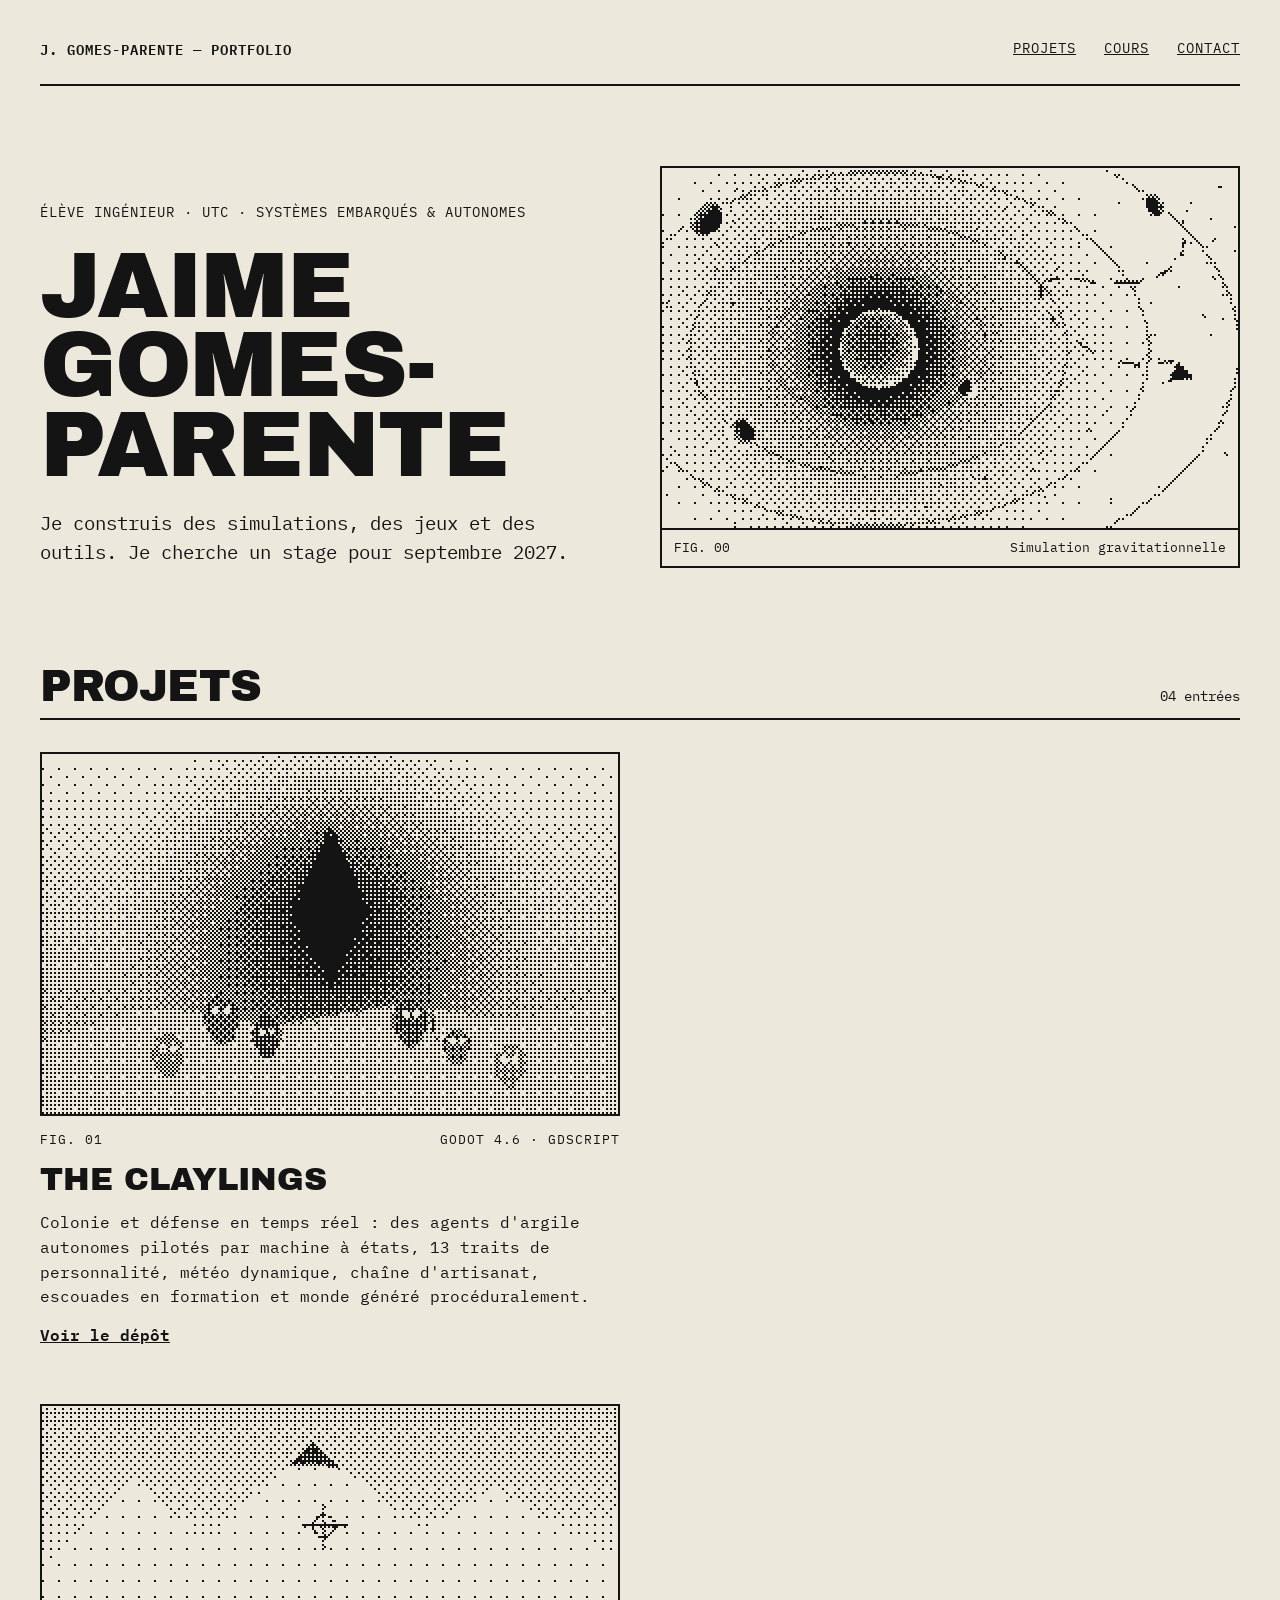
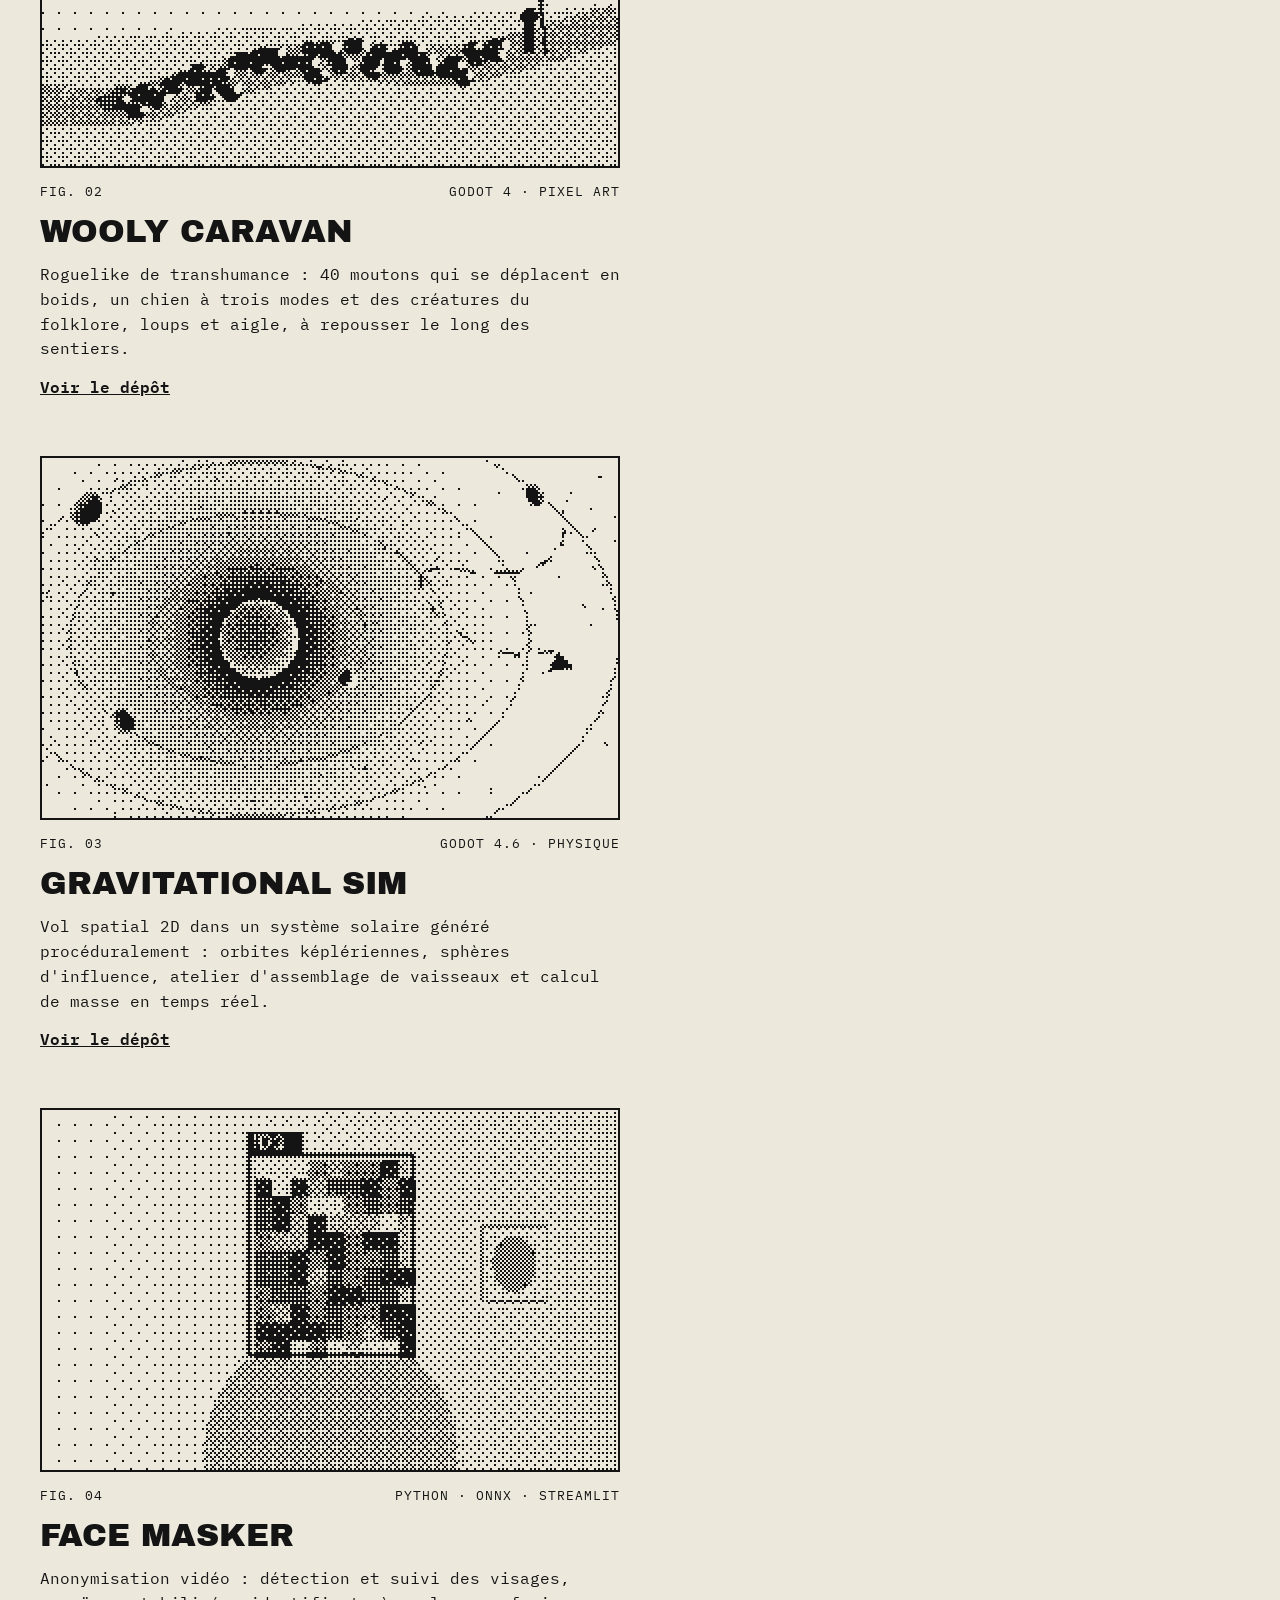
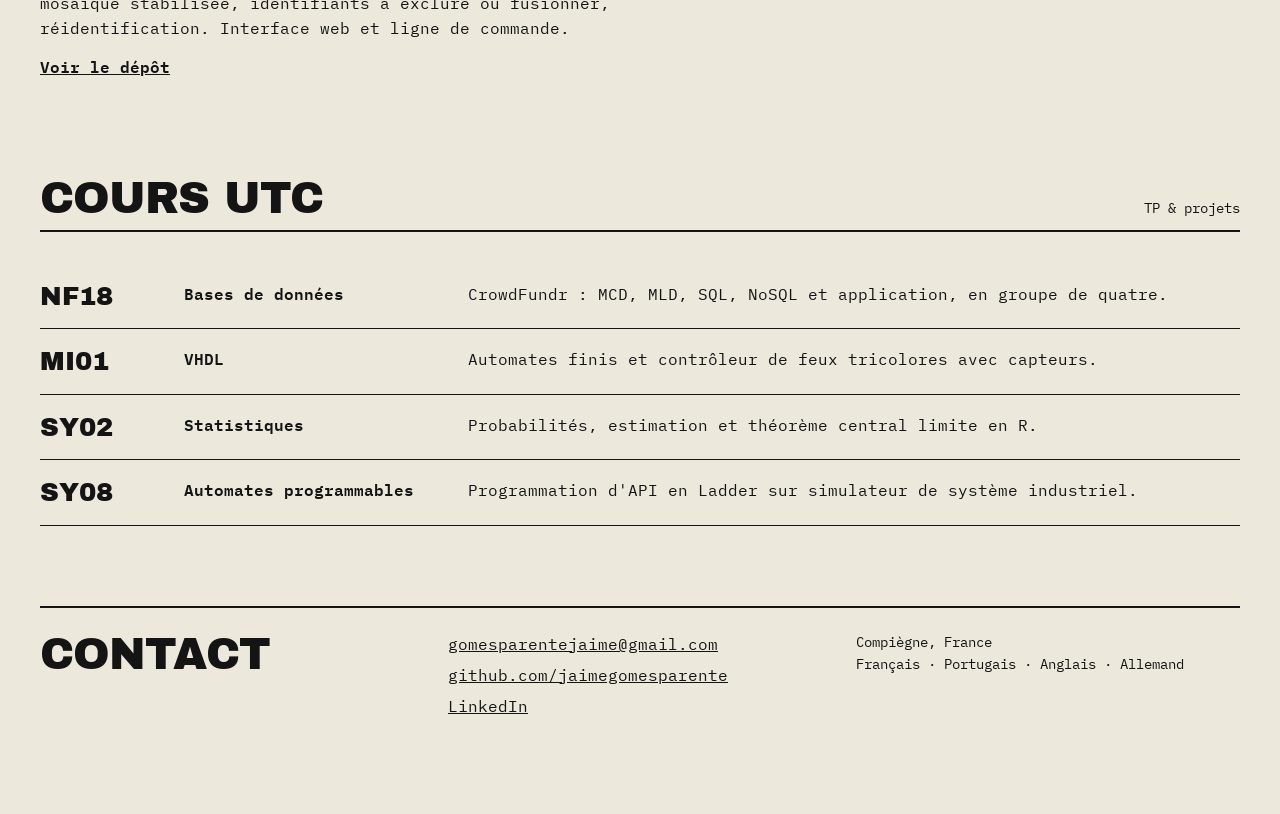
==== index.html @ 04ae4309 "Portfolio : page d'accueil en style tramé" ====
<!doctype html>
<html lang="fr">
<head>
<meta charset="utf-8">
<meta name="viewport" content="width=device-width, initial-scale=1">
<title>Jaime Gomes-Parente — Portfolio</title>
<meta name="description" content="Élève ingénieur en informatique à l'UTC, spécialisé en systèmes embarqués et autonomes. Simulations, jeux et outils.">
<meta property="og:title" content="Jaime Gomes-Parente — Portfolio">
<meta property="og:description" content="Simulations, jeux et outils. Élève ingénieur à l'UTC, en recherche de stage pour septembre 2027.">
<meta property="og:type" content="website">
<meta property="og:url" content="https://jaimegomesparente.github.io/">
<meta name="color-scheme" content="light dark">
<link rel="icon" href="favicon.svg" type="image/svg+xml">
<link rel="preload" href="fonts/archivo-black.woff2" as="font" type="font/woff2" crossorigin>
<link rel="stylesheet" href="style.css">
</head>
<body>
<a class="skip" href="#projets">Aller aux projets</a>

<div class="page">

<header class="top">
  <span class="brand">J. Gomes-Parente — Portfolio</span>
  <nav aria-label="Sections">
    <a href="#projets">Projets</a>
    <a href="#cours">Cours</a>
    <a href="#contact">Contact</a>
  </nav>
</header>

<main>

<section class="hero">
  <div class="hero-text">
    <p class="kicker">Élève ingénieur · UTC · Systèmes embarqués &amp; autonomes</p>
    <h1>Jaime<br>Gomes-<br>Parente</h1>
    <p class="lede">Je construis des simulations, des jeux et des outils. Je cherche un stage pour septembre 2027.</p>
  </div>
  <figure class="plate">
    <img class="px" src="img/gravity.png" width="288" height="180" alt="Système solaire tramé : une étoile, quatre planètes en orbite et la trajectoire d'un vaisseau">
    <figcaption><span>FIG. 00</span><span>Simulation gravitationnelle</span></figcaption>
  </figure>
</section>

<section id="projets" aria-labelledby="projets-titre">
  <div class="section-head">
    <h2 id="projets-titre">Projets</h2>
    <span>04 entrées</span>
  </div>
  <div class="cards">

    <article class="card">
      <a href="https://github.com/jaimegomesparente/the-claylings">
        <span class="plate"><img class="px" src="img/claylings.png" width="288" height="180" loading="lazy" alt="Créatures d'argile autour d'un cristal lumineux, la nuit"></span>
        <span class="meta"><span>FIG. 01</span><span>Godot 4.6 · GDScript</span></span>
        <h3>The Claylings</h3>
        <p>Colonie et défense en temps réel : des agents d'argile autonomes pilotés par machine à états, 13 traits de personnalité, météo dynamique, chaîne d'artisanat, escouades en formation et monde généré procéduralement.</p>
        <span class="more">Voir le dépôt</span>
      </a>
    </article>

    <article class="card">
      <a href="https://github.com/jaimegomesparente/wooly-caravan">
        <span class="plate"><img class="px" src="img/wooly.png" width="288" height="180" loading="lazy" alt="Troupeau de moutons sur un chemin de montagne, un berger et le viseur d'un aigle"></span>
        <span class="meta"><span>FIG. 02</span><span>Godot 4 · pixel art</span></span>
        <h3>Wooly Caravan</h3>
        <p>Roguelike de transhumance : 40 moutons qui se déplacent en boids, un chien à trois modes et des créatures du folklore, loups et aigle, à repousser le long des sentiers.</p>
        <span class="more">Voir le dépôt</span>
      </a>
    </article>

    <article class="card">
      <a href="https://github.com/jaimegomesparente/procedurally-generated-gravitational-simulation">
        <span class="plate"><img class="px" src="img/gravity.png" width="288" height="180" loading="lazy" alt="Étoile, planètes en orbite et trajectoire d'un vaisseau"></span>
        <span class="meta"><span>FIG. 03</span><span>Godot 4.6 · physique</span></span>
        <h3>Gravitational Sim</h3>
        <p>Vol spatial 2D dans un système solaire généré procéduralement : orbites képlériennes, sphères d'influence, atelier d'assemblage de vaisseaux et calcul de masse en temps réel.</p>
        <span class="more">Voir le dépôt</span>
      </a>
    </article>

    <article class="card">
      <a href="https://github.com/jaimegomesparente/face-mask">
        <span class="plate"><img class="px" src="img/facemask.png" width="288" height="180" loading="lazy" alt="Silhouette dont le visage est pixelisé dans un cadre de suivi"></span>
        <span class="meta"><span>FIG. 04</span><span>Python · ONNX · Streamlit</span></span>
        <h3>Face Masker</h3>
        <p>Anonymisation vidéo : détection et suivi des visages, mosaïque stabilisée, identifiants à exclure ou fusionner, réidentification. Interface web et ligne de commande.</p>
        <span class="more">Voir le dépôt</span>
      </a>
    </article>

  </div>
</section>

<section id="cours" aria-labelledby="cours-titre">
  <div class="section-head">
    <h2 id="cours-titre">Cours UTC</h2>
    <span>TP &amp; projets</span>
  </div>
  <ul class="courses">
    <li><a href="https://github.com/jaimegomesparente/nf18"><span class="code">NF18</span><span class="ctitle">Bases de données</span><span>CrowdFundr : MCD, MLD, SQL, NoSQL et application, en groupe de quatre.</span></a></li>
    <li><a href="https://github.com/jaimegomesparente/mi01"><span class="code">MI01</span><span class="ctitle">VHDL</span><span>Automates finis et contrôleur de feux tricolores avec capteurs.</span></a></li>
    <li><a href="https://github.com/jaimegomesparente/sy02"><span class="code">SY02</span><span class="ctitle">Statistiques</span><span>Probabilités, estimation et théorème central limite en R.</span></a></li>
    <li><a href="https://github.com/jaimegomesparente/sy08"><span class="code">SY08</span><span class="ctitle">Automates programmables</span><span>Programmation d'API en Ladder sur simulateur de système industriel.</span></a></li>
  </ul>
</section>

</main>

<footer id="contact" class="contact">
  <h2>Contact</h2>
  <div class="links">
    <a href="mailto:gomesparentejaime@gmail.com">gomesparentejaime@gmail.com</a>
    <a href="https://github.com/jaimegomesparente">github.com/jaimegomesparente</a>
    <a href="https://www.linkedin.com/in/jaime-gomes-parente-1195a4270">LinkedIn</a>
  </div>
  <p>Compiègne, France<br>Français · Portugais · Anglais · Allemand</p>
</footer>

</div>
</body>
</html>
---- style.css ----
@font-face {
  font-family: "Archivo Black";
  src: url("fonts/archivo-black.woff2") format("woff2");
  font-weight: 400;
  font-display: swap;
}
@font-face {
  font-family: "IBM Plex Mono";
  src: url("fonts/ibm-plex-mono-400.woff2") format("woff2");
  font-weight: 400;
  font-display: swap;
}
@font-face {
  font-family: "IBM Plex Mono";
  src: url("fonts/ibm-plex-mono-600.woff2") format("woff2");
  font-weight: 600;
  font-display: swap;
}

:root {
  --paper: #ece8dc;   /* same colours as tools/dither.py */
  --ink: #141414;
  --accent: #b8360f;
  --img-filter: none;
  --display: "Archivo Black", "Arial Black", sans-serif;
  --mono: "IBM Plex Mono", ui-monospace, monospace;
}

/* Dark mode: the exact inverse of the light palette, so the dithered images can simply be inverted. */
@media (prefers-color-scheme: dark) {
  :root {
    --paper: #131723;
    --ink: #ebebeb;
    --accent: #ff9a6b;
    --img-filter: invert(1);
  }
}

* { box-sizing: border-box; }

html { scroll-behavior: smooth; }
@media (prefers-reduced-motion: reduce) { html { scroll-behavior: auto; } }

body {
  margin: 0;
  background: var(--paper);
  color: var(--ink);
  font: 16px/1.55 var(--mono);
}

a { color: var(--ink); }
a:hover { color: var(--accent); }
a:focus-visible { outline: 2px solid var(--accent); outline-offset: 3px; }

.skip {
  position: absolute;
  left: 8px;
  top: -100px;
  padding: 8px 12px;
  background: var(--ink);
  color: var(--paper);
}
.skip:focus { top: 8px; }

.page {
  max-width: 1296px;
  margin: 0 auto;
  padding: 28px 40px 96px;
  display: flex;
  flex-direction: column;
  gap: 80px;
}

/* ---------- Header ---------- */

.top {
  display: flex;
  flex-wrap: wrap;
  justify-content: space-between;
  align-items: center;
  gap: 16px;
  border-bottom: 2px solid var(--ink);
  padding-bottom: 14px;
  font-size: 14px;
  text-transform: uppercase;
  letter-spacing: 1px;
}
.brand { font-weight: 600; }
.top nav { display: flex; flex-wrap: wrap; gap: 28px; }
.top nav a { display: inline-block; padding: 10px 0; }

main { display: flex; flex-direction: column; gap: 96px; }

/* ---------- Dithered images ----------
   Images are 288×180 and are shown at exactly 2× (576×360), or 1× on narrow
   screens. A non-integer scale would blur the dither or make moiré. */

.px {
  display: block;
  width: 576px;
  height: auto;
  image-rendering: pixelated;
  filter: var(--img-filter);
}
.plate { display: block; border: 2px solid var(--ink); width: max-content; }

/* ---------- Hero ---------- */

.hero {
  display: flex;
  flex-wrap: wrap;
  justify-content: space-between;
  align-items: flex-end;
  gap: 40px;
}
.hero-text { flex: 1 1 420px; min-width: 0; display: flex; flex-direction: column; gap: 24px; }
.kicker { margin: 0; font-size: 14px; text-transform: uppercase; letter-spacing: 1px; }
h1 {
  margin: 0;
  font: 400 clamp(52px, 7.2vw, 112px)/0.86 var(--display);
  letter-spacing: -0.02em;
  text-transform: uppercase;
}
.lede { margin: 0; font-size: 19px; max-width: 34em; }
.hero figure { margin: 0; }
.hero figcaption {
  display: flex;
  justify-content: space-between;
  gap: 12px;
  border-top: 2px solid var(--ink);
  padding: 8px 12px;
  font-size: 13px;
}

/* ---------- Sections ---------- */

.section-head {
  display: flex;
  justify-content: space-between;
  align-items: baseline;
  gap: 16px;
  border-bottom: 2px solid var(--ink);
  padding-bottom: 10px;
  margin-bottom: 32px;
  font-size: 14px;
}
h2 {
  margin: 0;
  font: 400 44px/1 var(--display);
  letter-spacing: -0.02em;
  text-transform: uppercase;
}

/* ---------- Project cards ---------- */

.cards {
  display: grid;
  grid-template-columns: repeat(auto-fill, minmax(580px, 1fr));
  gap: 56px 48px;
}
.card a {
  display: flex;
  flex-direction: column;
  gap: 14px;
  text-decoration: none;
  max-width: 580px;
}
.card .meta {
  display: flex;
  justify-content: space-between;
  gap: 12px;
  font-size: 13px;
  text-transform: uppercase;
  letter-spacing: 1px;
}
.card h3 { margin: 0; font: 400 32px/1 var(--display); text-transform: uppercase; }
.card p { margin: 0; }
.card .more { font-weight: 600; text-decoration: underline; }
.card a:hover .px { filter: var(--img-filter) contrast(1.4); }

/* ---------- Courses ---------- */

.courses { list-style: none; margin: 0; padding: 0; }
.courses a {
  display: grid;
  grid-template-columns: 120px minmax(0, 260px) minmax(0, 1fr);
  gap: 24px;
  padding: 18px 0;
  border-bottom: 1px solid var(--ink);
  text-decoration: none;
}
.courses .code { font: 400 26px/1.1 var(--display); }
.courses .ctitle { font-weight: 600; }

/* ---------- Contact ---------- */

.contact {
  display: grid;
  grid-template-columns: repeat(auto-fit, minmax(min(100%, 260px), 1fr));
  gap: 24px;
  border-top: 2px solid var(--ink);
  padding-top: 24px;
}
.contact .links { display: flex; flex-direction: column; gap: 6px; }
.contact p { margin: 0; font-size: 14px; }

/* ---------- Small screens ---------- */

@media (max-width: 680px) {
  .page { padding: 20px 20px 64px; gap: 56px; }
  main { gap: 64px; }
  .px { width: 288px; }
  .cards { grid-template-columns: 1fr; }
  .courses a { grid-template-columns: 1fr; gap: 4px; }
  h2 { font-size: 34px; }
}
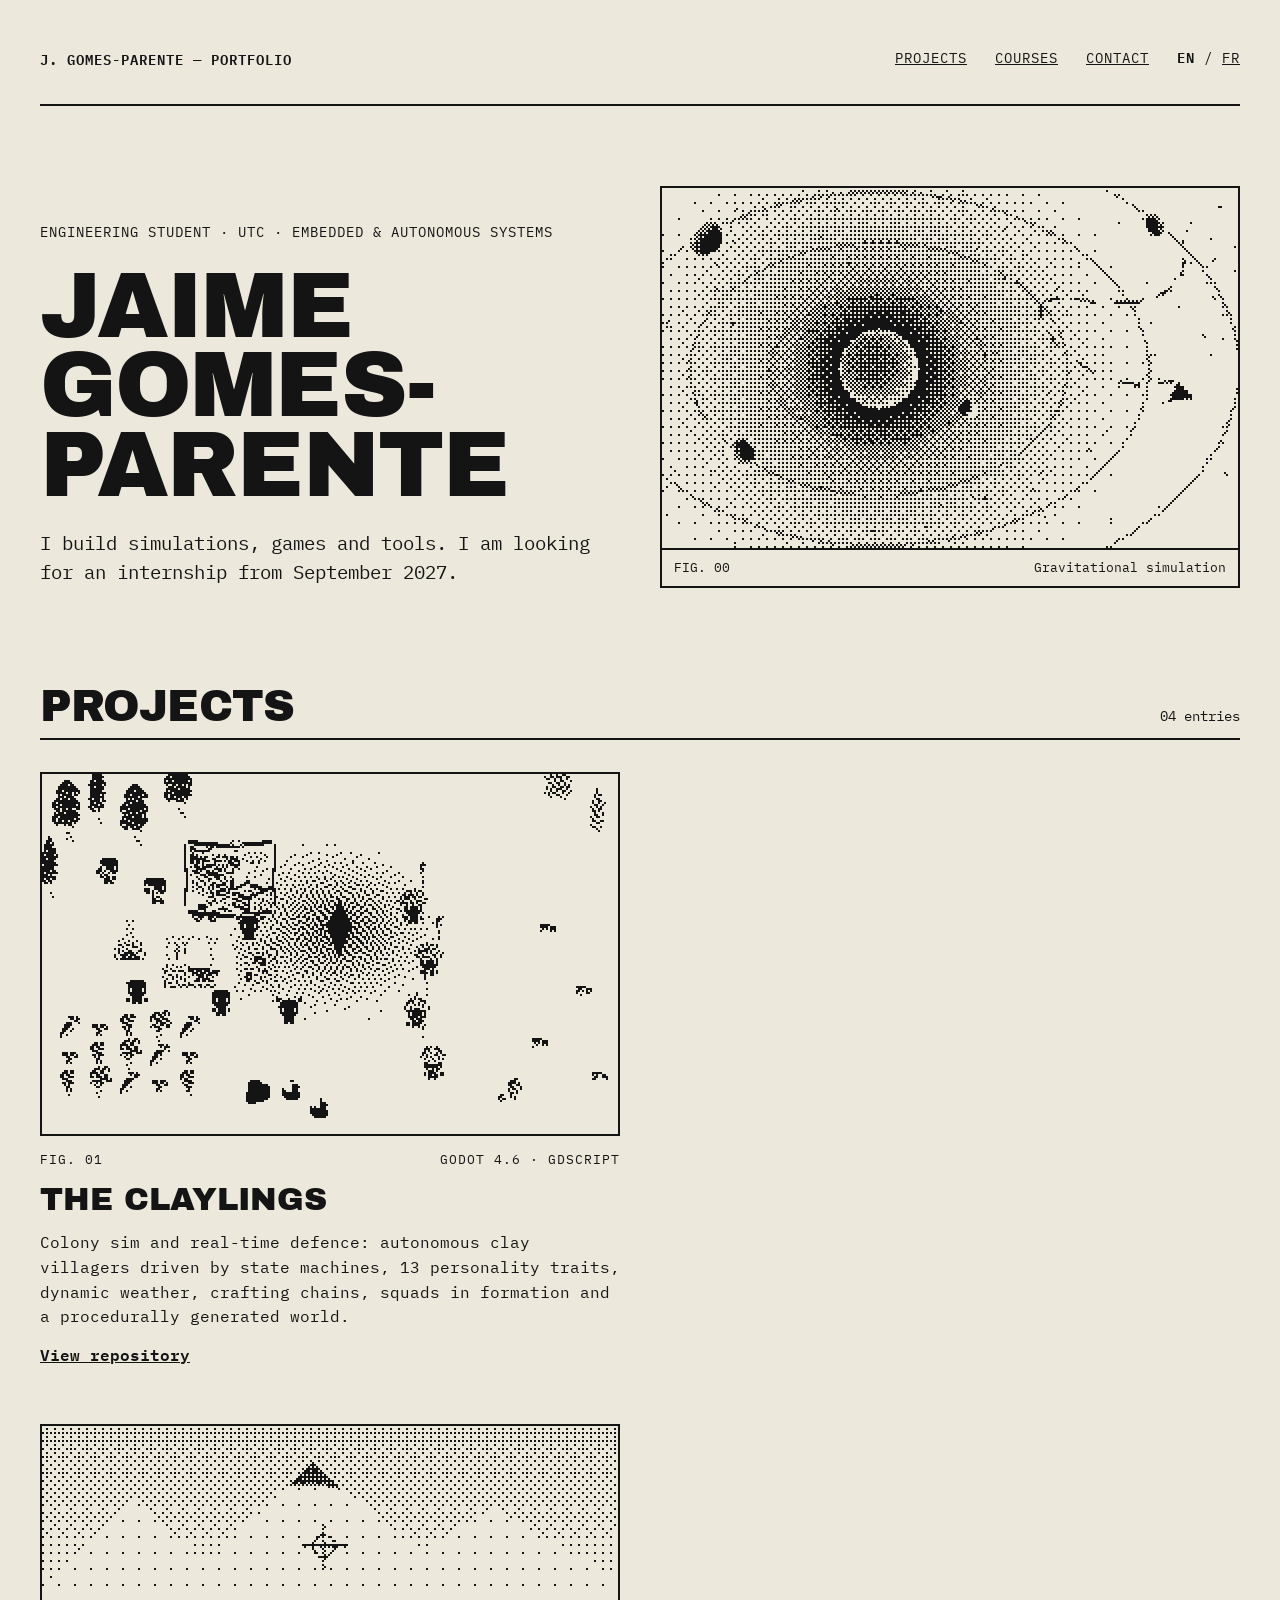
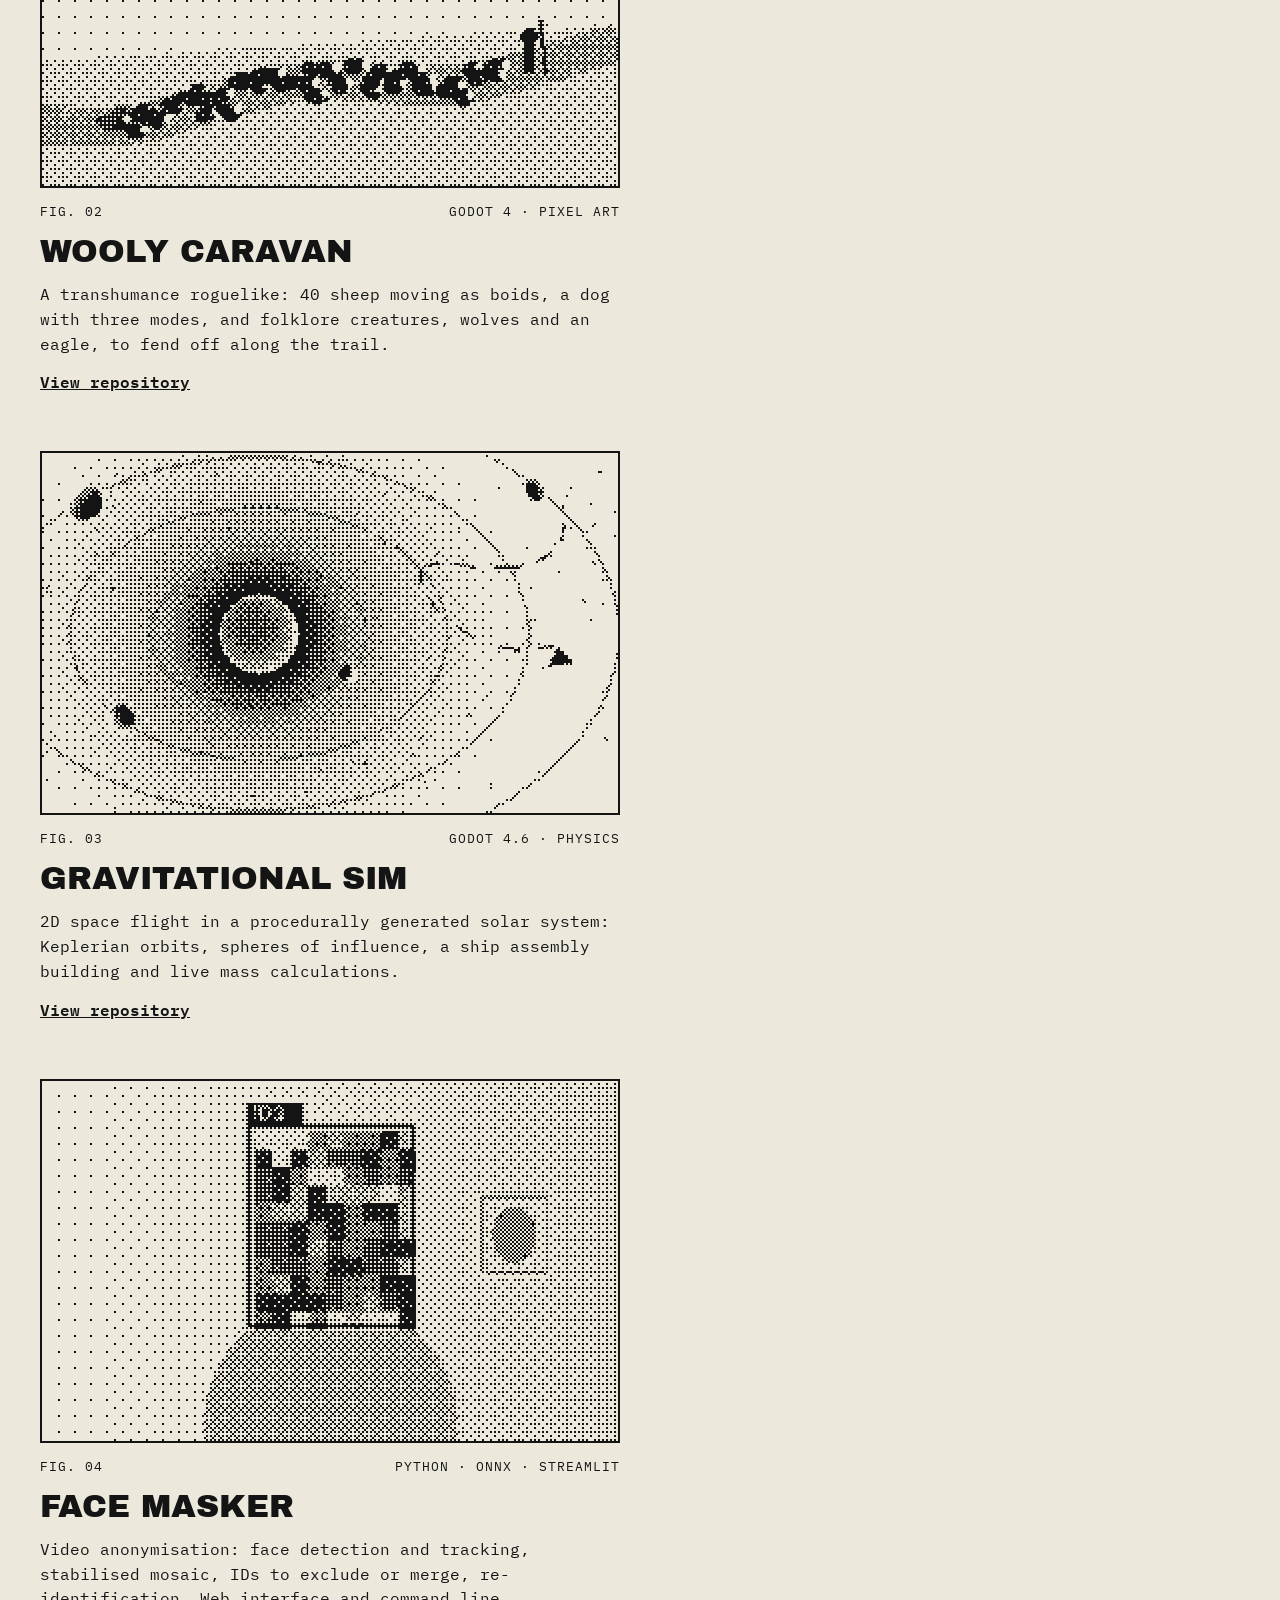
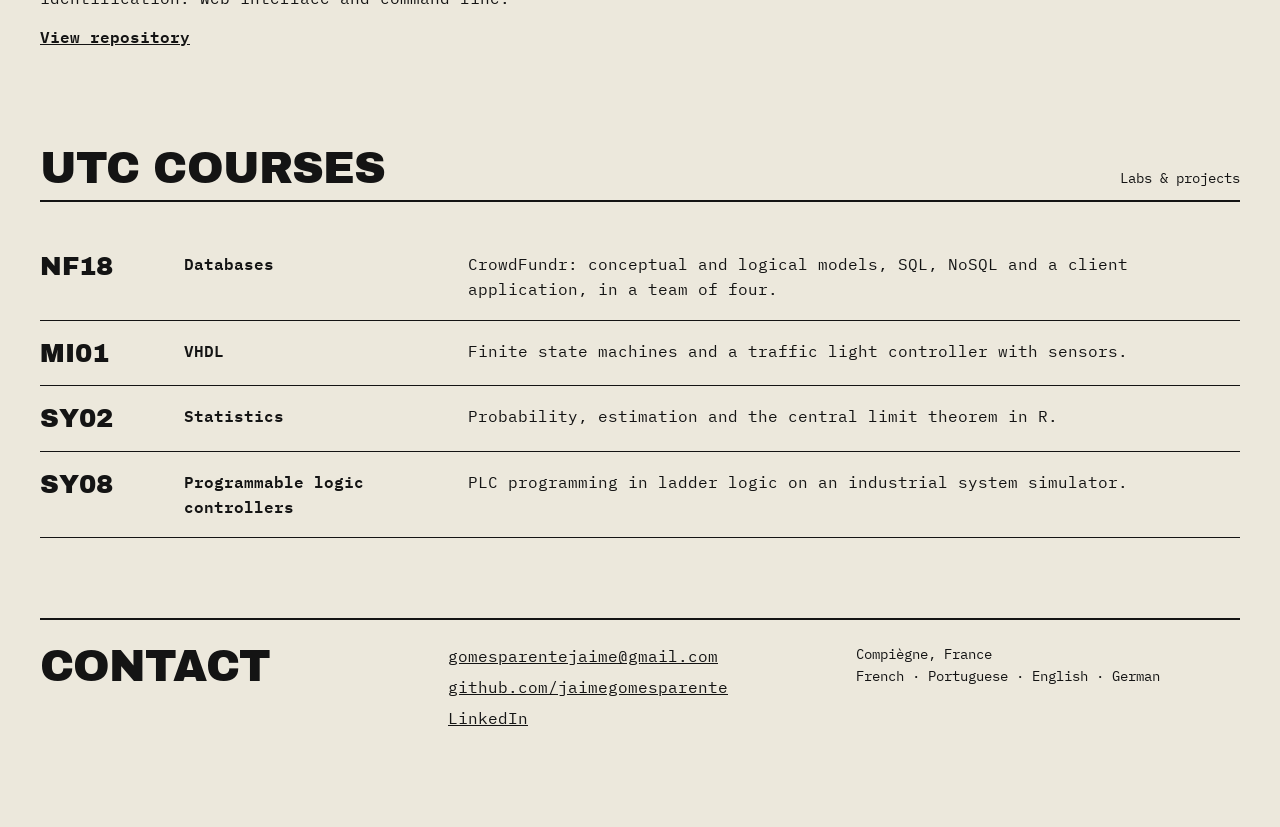
==== commit 425f5bf5: "Version anglaise par défaut, version française dans fr/, image des Claylings à partir des sprites du" ====
--- a/index.html
+++ b/index.html
@@ -1,30 +1,36 @@
 <!doctype html>
-<html lang="fr">
+<html lang="en">
 <head>
 <meta charset="utf-8">
 <meta name="viewport" content="width=device-width, initial-scale=1">
 <title>Jaime Gomes-Parente — Portfolio</title>
-<meta name="description" content="Élève ingénieur en informatique à l'UTC, spécialisé en systèmes embarqués et autonomes. Simulations, jeux et outils.">
+<meta name="description" content="Computer science engineering student at UTC, specialising in embedded and autonomous systems. Simulations, games and tools.">
 <meta property="og:title" content="Jaime Gomes-Parente — Portfolio">
-<meta property="og:description" content="Simulations, jeux et outils. Élève ingénieur à l'UTC, en recherche de stage pour septembre 2027.">
+<meta property="og:description" content="Simulations, games and tools. Engineering student at UTC, looking for an internship from September 2027.">
 <meta property="og:type" content="website">
 <meta property="og:url" content="https://jaimegomesparente.github.io/">
+<meta property="og:locale" content="en_GB">
+<link rel="canonical" href="https://jaimegomesparente.github.io/">
+<link rel="alternate" hreflang="en" href="https://jaimegomesparente.github.io/">
+<link rel="alternate" hreflang="fr" href="https://jaimegomesparente.github.io/fr/">
+<link rel="alternate" hreflang="x-default" href="https://jaimegomesparente.github.io/">
 <meta name="color-scheme" content="light dark">
 <link rel="icon" href="favicon.svg" type="image/svg+xml">
 <link rel="preload" href="fonts/archivo-black.woff2" as="font" type="font/woff2" crossorigin>
 <link rel="stylesheet" href="style.css">
 </head>
 <body>
-<a class="skip" href="#projets">Aller aux projets</a>
+<a class="skip" href="#projects">Skip to projects</a>
 
 <div class="page">
 
 <header class="top">
   <span class="brand">J. Gomes-Parente — Portfolio</span>
   <nav aria-label="Sections">
-    <a href="#projets">Projets</a>
-    <a href="#cours">Cours</a>
+    <a href="#projects">Projects</a>
+    <a href="#courses">Courses</a>
     <a href="#contact">Contact</a>
+    <span class="lang"><span aria-current="true">EN</span> / <a href="fr/" hreflang="fr" lang="fr" aria-label="Version française">FR</a></span>
   </nav>
 </header>
 
@@ -32,76 +38,75 @@
 
 <section class="hero">
   <div class="hero-text">
-    <p class="kicker">Élève ingénieur · UTC · Systèmes embarqués &amp; autonomes</p>
+    <p class="kicker">Engineering student · UTC · Embedded &amp; autonomous systems</p>
     <h1>Jaime<br>Gomes-<br>Parente</h1>
-    <p class="lede">Je construis des simulations, des jeux et des outils. Je cherche un stage pour septembre 2027.</p>
+    <p class="lede">I build simulations, games and tools. I am looking for an internship from September 2027.</p>
   </div>
   <figure class="plate">
-    <img class="px" src="img/gravity.png" width="288" height="180" alt="Système solaire tramé : une étoile, quatre planètes en orbite et la trajectoire d'un vaisseau">
-    <figcaption><span>FIG. 00</span><span>Simulation gravitationnelle</span></figcaption>
+    <img class="px" src="img/gravity.png" width="288" height="180" alt="Dithered solar system: a star, four planets in orbit and a spacecraft&#x27;s trajectory">
+    <figcaption><span>FIG. 00</span><span>Gravitational simulation</span></figcaption>
   </figure>
 </section>
 
-<section id="projets" aria-labelledby="projets-titre">
+<section id="projects" aria-labelledby="projects-title">
   <div class="section-head">
-    <h2 id="projets-titre">Projets</h2>
-    <span>04 entrées</span>
+    <h2 id="projects-title">Projects</h2>
+    <span>04 entries</span>
   </div>
   <div class="cards">
 
     <article class="card">
       <a href="https://github.com/jaimegomesparente/the-claylings">
-        <span class="plate"><img class="px" src="img/claylings.png" width="288" height="180" loading="lazy" alt="Créatures d'argile autour d'un cristal lumineux, la nuit"></span>
+        <span class="plate"><img class="px" src="img/claylings.png" width="288" height="180" loading="lazy" alt="Clay villagers working around their Crystal: storage, forge, crops, and spearmen holding the line against spiders"></span>
         <span class="meta"><span>FIG. 01</span><span>Godot 4.6 · GDScript</span></span>
         <h3>The Claylings</h3>
-        <p>Colonie et défense en temps réel : des agents d'argile autonomes pilotés par machine à états, 13 traits de personnalité, météo dynamique, chaîne d'artisanat, escouades en formation et monde généré procéduralement.</p>
-        <span class="more">Voir le dépôt</span>
+        <p>Colony sim and real-time defence: autonomous clay villagers driven by state machines, 13 personality traits, dynamic weather, crafting chains, squads in formation and a procedurally generated world.</p>
+        <span class="more">View repository</span>
       </a>
     </article>
 
     <article class="card">
       <a href="https://github.com/jaimegomesparente/wooly-caravan">
-        <span class="plate"><img class="px" src="img/wooly.png" width="288" height="180" loading="lazy" alt="Troupeau de moutons sur un chemin de montagne, un berger et le viseur d'un aigle"></span>
+        <span class="plate"><img class="px" src="img/wooly.png" width="288" height="180" loading="lazy" alt="A flock of sheep on a mountain path, a shepherd and an eagle&#x27;s target sight"></span>
         <span class="meta"><span>FIG. 02</span><span>Godot 4 · pixel art</span></span>
         <h3>Wooly Caravan</h3>
-        <p>Roguelike de transhumance : 40 moutons qui se déplacent en boids, un chien à trois modes et des créatures du folklore, loups et aigle, à repousser le long des sentiers.</p>
-        <span class="more">Voir le dépôt</span>
+        <p>A transhumance roguelike: 40 sheep moving as boids, a dog with three modes, and folklore creatures, wolves and an eagle, to fend off along the trail.</p>
+        <span class="more">View repository</span>
       </a>
     </article>
 
     <article class="card">
       <a href="https://github.com/jaimegomesparente/procedurally-generated-gravitational-simulation">
-        <span class="plate"><img class="px" src="img/gravity.png" width="288" height="180" loading="lazy" alt="Étoile, planètes en orbite et trajectoire d'un vaisseau"></span>
-        <span class="meta"><span>FIG. 03</span><span>Godot 4.6 · physique</span></span>
+        <span class="plate"><img class="px" src="img/gravity.png" width="288" height="180" loading="lazy" alt="A star, planets in orbit and a spacecraft&#x27;s trajectory"></span>
+        <span class="meta"><span>FIG. 03</span><span>Godot 4.6 · physics</span></span>
         <h3>Gravitational Sim</h3>
-        <p>Vol spatial 2D dans un système solaire généré procéduralement : orbites képlériennes, sphères d'influence, atelier d'assemblage de vaisseaux et calcul de masse en temps réel.</p>
-        <span class="more">Voir le dépôt</span>
+        <p>2D space flight in a procedurally generated solar system: Keplerian orbits, spheres of influence, a ship assembly building and live mass calculations.</p>
+        <span class="more">View repository</span>
       </a>
     </article>
 
     <article class="card">
       <a href="https://github.com/jaimegomesparente/face-mask">
-        <span class="plate"><img class="px" src="img/facemask.png" width="288" height="180" loading="lazy" alt="Silhouette dont le visage est pixelisé dans un cadre de suivi"></span>
+        <span class="plate"><img class="px" src="img/facemask.png" width="288" height="180" loading="lazy" alt="A figure whose face is pixelated inside a tracking box"></span>
         <span class="meta"><span>FIG. 04</span><span>Python · ONNX · Streamlit</span></span>
         <h3>Face Masker</h3>
-        <p>Anonymisation vidéo : détection et suivi des visages, mosaïque stabilisée, identifiants à exclure ou fusionner, réidentification. Interface web et ligne de commande.</p>
-        <span class="more">Voir le dépôt</span>
+        <p>Video anonymisation: face detection and tracking, stabilised mosaic, IDs to exclude or merge, re-identification. Web interface and command line.</p>
+        <span class="more">View repository</span>
       </a>
     </article>
-
   </div>
 </section>
 
-<section id="cours" aria-labelledby="cours-titre">
+<section id="courses" aria-labelledby="courses-title">
   <div class="section-head">
-    <h2 id="cours-titre">Cours UTC</h2>
-    <span>TP &amp; projets</span>
+    <h2 id="courses-title">UTC courses</h2>
+    <span>Labs &amp; projects</span>
   </div>
   <ul class="courses">
-    <li><a href="https://github.com/jaimegomesparente/nf18"><span class="code">NF18</span><span class="ctitle">Bases de données</span><span>CrowdFundr : MCD, MLD, SQL, NoSQL et application, en groupe de quatre.</span></a></li>
-    <li><a href="https://github.com/jaimegomesparente/mi01"><span class="code">MI01</span><span class="ctitle">VHDL</span><span>Automates finis et contrôleur de feux tricolores avec capteurs.</span></a></li>
-    <li><a href="https://github.com/jaimegomesparente/sy02"><span class="code">SY02</span><span class="ctitle">Statistiques</span><span>Probabilités, estimation et théorème central limite en R.</span></a></li>
-    <li><a href="https://github.com/jaimegomesparente/sy08"><span class="code">SY08</span><span class="ctitle">Automates programmables</span><span>Programmation d'API en Ladder sur simulateur de système industriel.</span></a></li>
+    <li><a href="https://github.com/jaimegomesparente/nf18"><span class="code">NF18</span><span class="ctitle">Databases</span><span>CrowdFundr: conceptual and logical models, SQL, NoSQL and a client application, in a team of four.</span></a></li>
+    <li><a href="https://github.com/jaimegomesparente/mi01"><span class="code">MI01</span><span class="ctitle">VHDL</span><span>Finite state machines and a traffic light controller with sensors.</span></a></li>
+    <li><a href="https://github.com/jaimegomesparente/sy02"><span class="code">SY02</span><span class="ctitle">Statistics</span><span>Probability, estimation and the central limit theorem in R.</span></a></li>
+    <li><a href="https://github.com/jaimegomesparente/sy08"><span class="code">SY08</span><span class="ctitle">Programmable logic controllers</span><span>PLC programming in ladder logic on an industrial system simulator.</span></a></li>
   </ul>
 </section>
 
@@ -114,7 +119,7 @@
     <a href="https://github.com/jaimegomesparente">github.com/jaimegomesparente</a>
     <a href="https://www.linkedin.com/in/jaime-gomes-parente-1195a4270">LinkedIn</a>
   </div>
-  <p>Compiègne, France<br>Français · Portugais · Anglais · Allemand</p>
+  <p>Compiègne, France<br>French · Portuguese · English · German</p>
 </footer>
 
 </div>
--- a/style.css
+++ b/style.css
@@ -86,7 +86,7 @@
   letter-spacing: 1px;
 }
 .brand { font-weight: 600; }
-.top nav { display: flex; flex-wrap: wrap; gap: 28px; }
+.top nav { display: flex; flex-wrap: wrap; align-items: center; gap: 28px; }
 .top nav a { display: inline-block; padding: 10px 0; }
 
 main { display: flex; flex-direction: column; gap: 96px; }
@@ -214,3 +214,8 @@
   .courses a { grid-template-columns: 1fr; gap: 4px; }
   h2 { font-size: 34px; }
 }
+
+/* ---------- Language switch ---------- */
+
+.lang { display: inline-block; padding: 10px 0; }
+.lang span[aria-current] { font-weight: 600; text-decoration: none; }
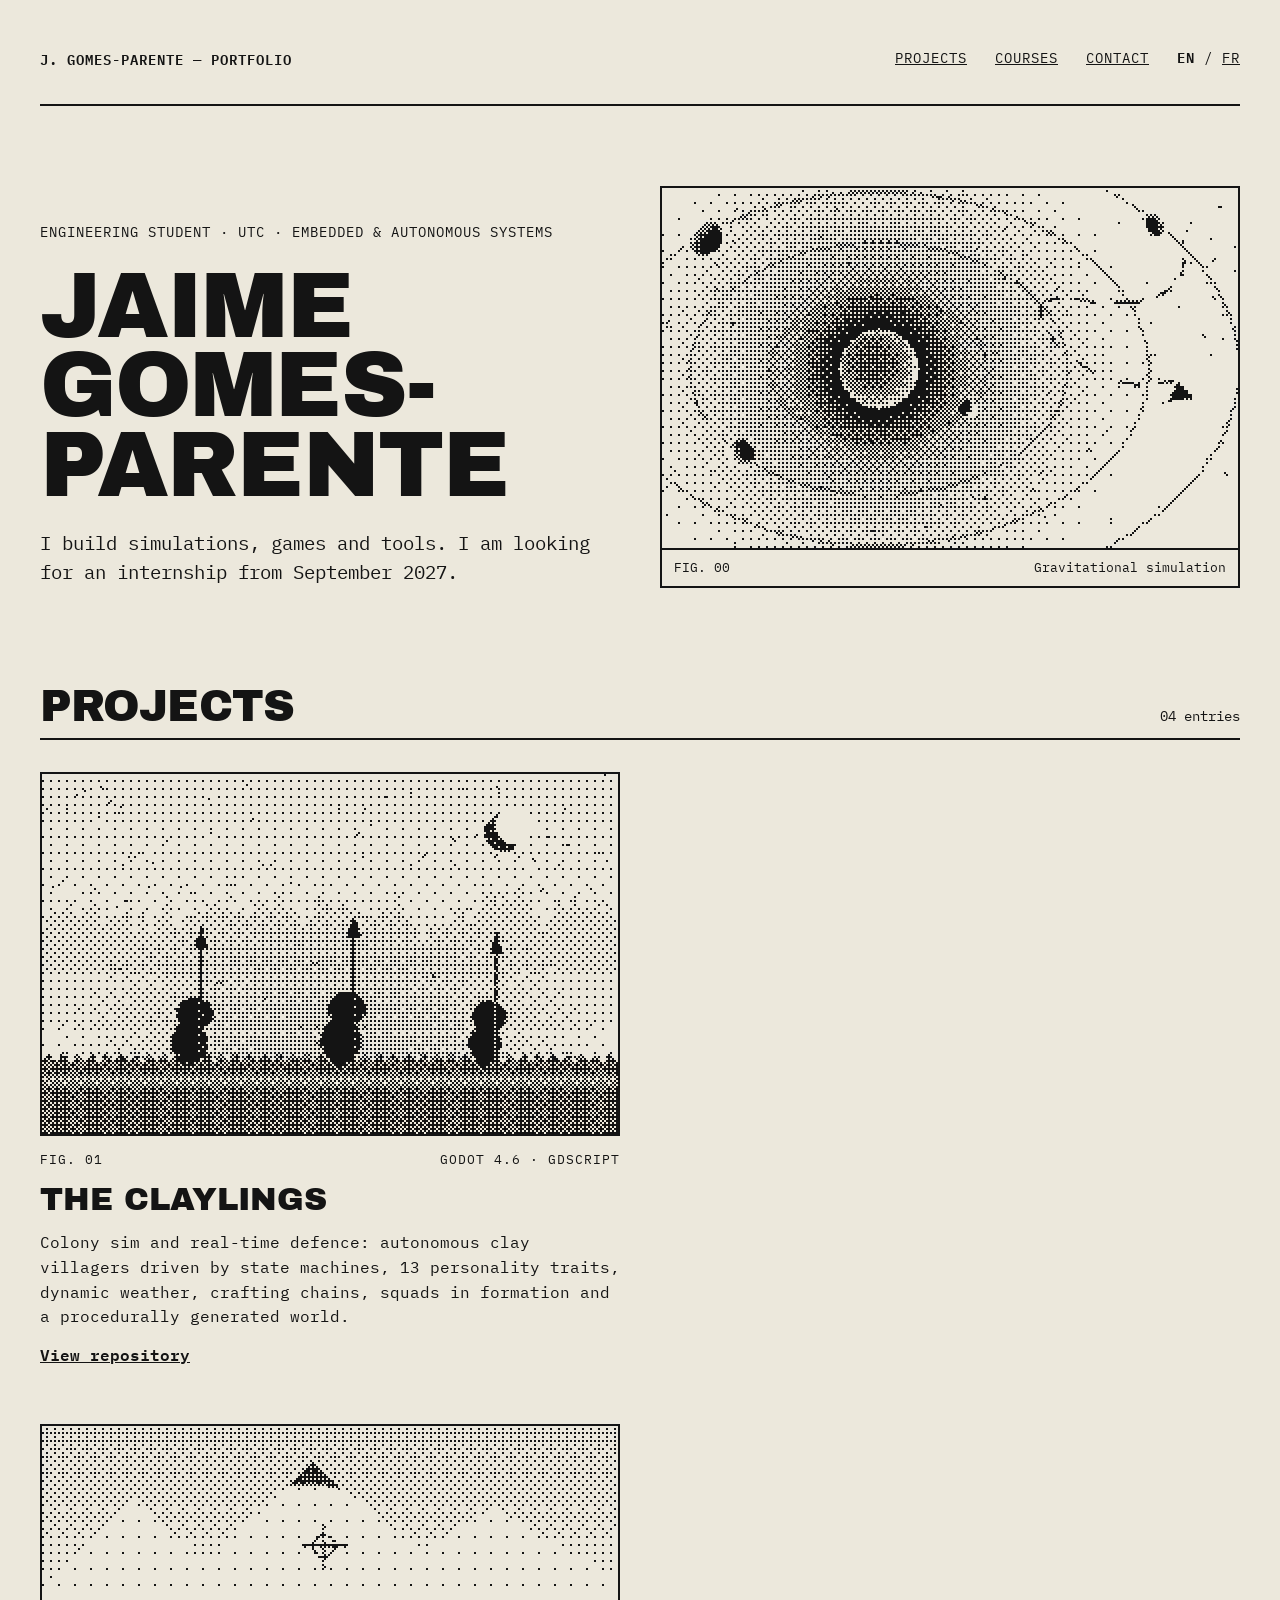
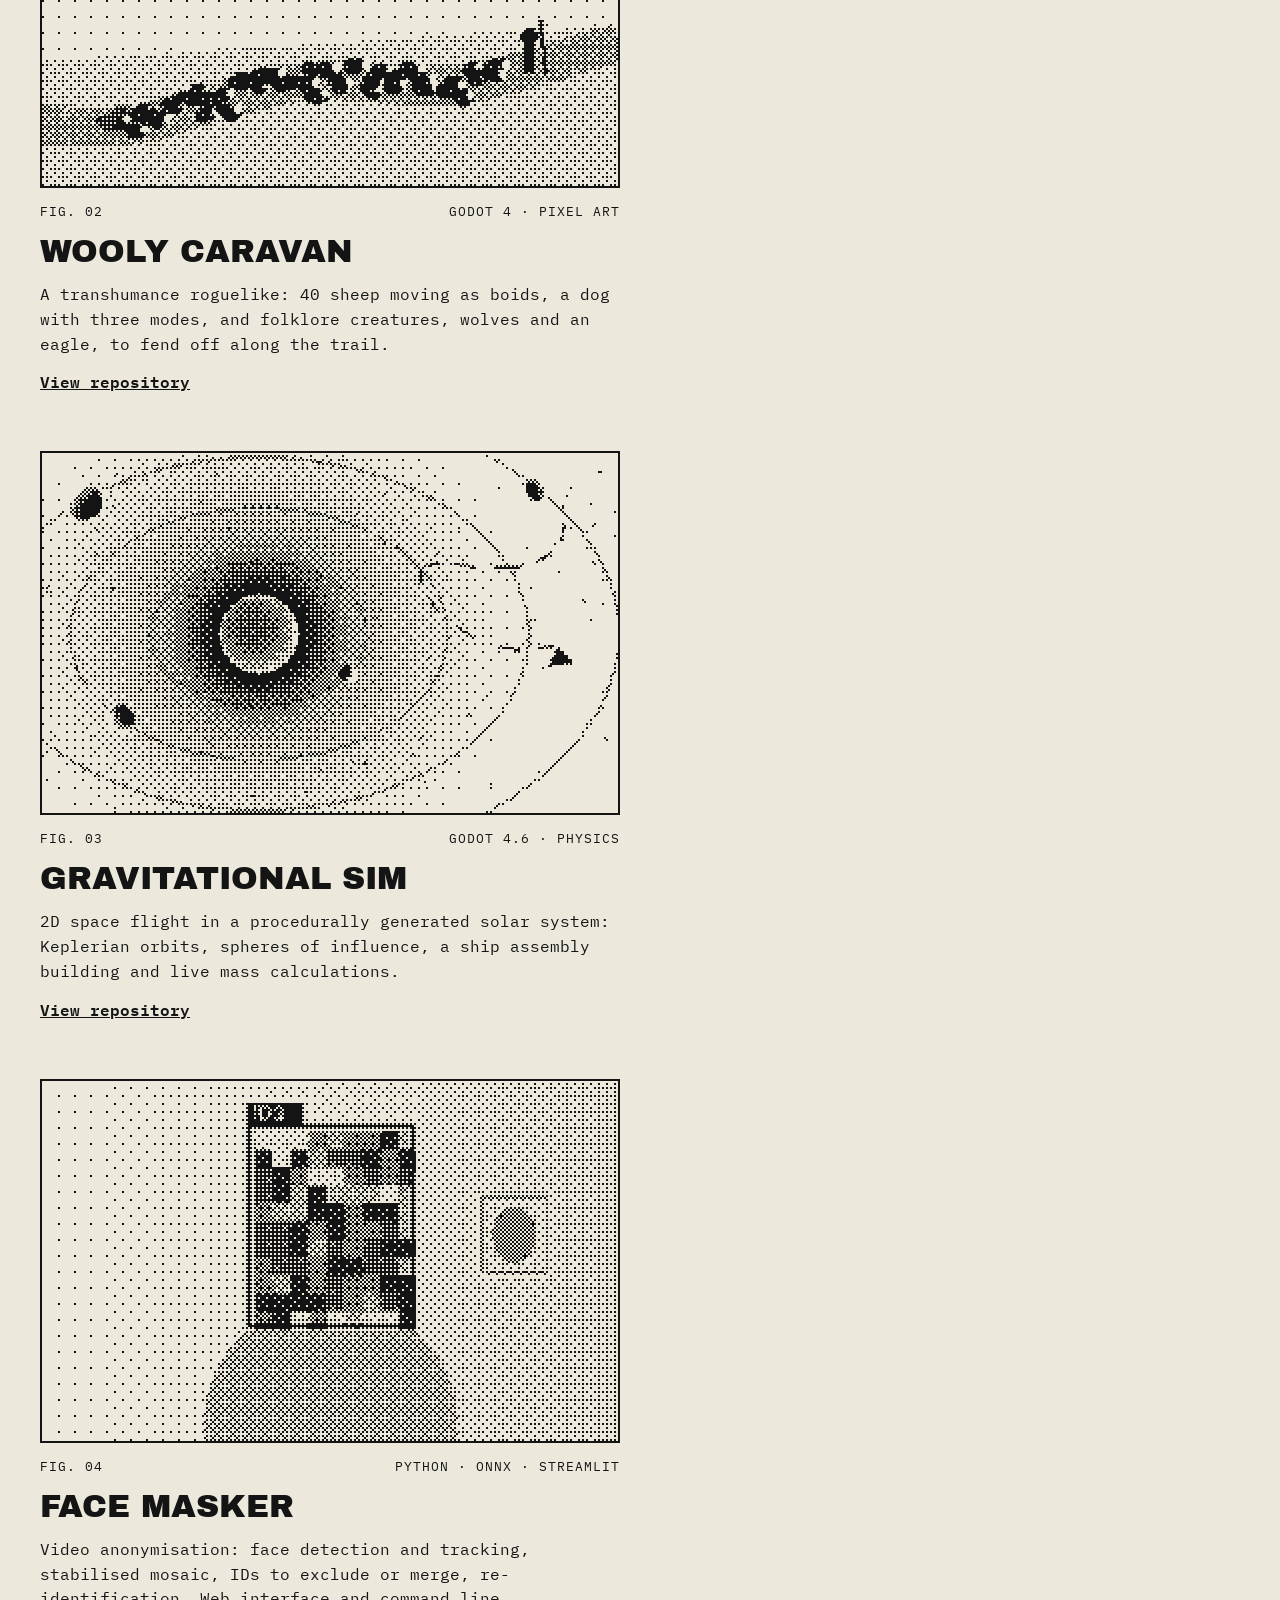
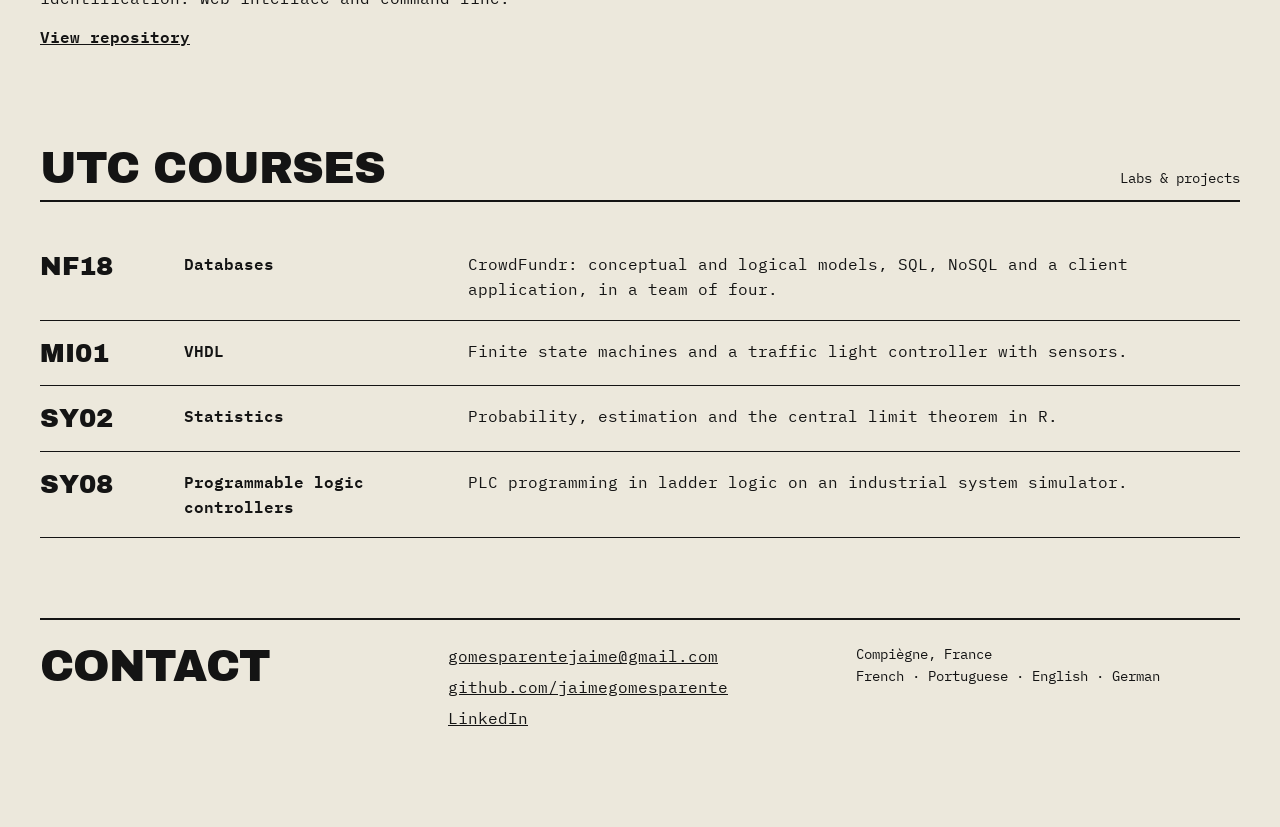
==== commit 16c4c8ea: "Nouvelle illustration des Claylings : la garde de nuit" ====
--- a/index.html
+++ b/index.html
@@ -43,7 +43,7 @@
     <p class="lede">I build simulations, games and tools. I am looking for an internship from September 2027.</p>
   </div>
   <figure class="plate">
-    <img class="px" src="img/gravity.png" width="288" height="180" alt="Dithered solar system: a star, four planets in orbit and a spacecraft&#x27;s trajectory">
+    <img class="px" src="img/gravity.png?v=99165f9d" width="288" height="180" alt="Dithered solar system: a star, four planets in orbit and a spacecraft&#x27;s trajectory">
     <figcaption><span>FIG. 00</span><span>Gravitational simulation</span></figcaption>
   </figure>
 </section>
@@ -57,7 +57,7 @@
 
     <article class="card">
       <a href="https://github.com/jaimegomesparente/the-claylings">
-        <span class="plate"><img class="px" src="img/claylings.png" width="288" height="180" loading="lazy" alt="Clay villagers working around their Crystal: storage, forge, crops, and spearmen holding the line against spiders"></span>
+        <span class="plate"><img class="px" src="img/claylings.png?v=11b9d331" width="288" height="180" loading="lazy" alt="Three clay spearmen seen from behind on a palisade at night, looking out at a dark forest where spiders&#x27; eyes shine"></span>
         <span class="meta"><span>FIG. 01</span><span>Godot 4.6 · GDScript</span></span>
         <h3>The Claylings</h3>
         <p>Colony sim and real-time defence: autonomous clay villagers driven by state machines, 13 personality traits, dynamic weather, crafting chains, squads in formation and a procedurally generated world.</p>
@@ -67,7 +67,7 @@
 
     <article class="card">
       <a href="https://github.com/jaimegomesparente/wooly-caravan">
-        <span class="plate"><img class="px" src="img/wooly.png" width="288" height="180" loading="lazy" alt="A flock of sheep on a mountain path, a shepherd and an eagle&#x27;s target sight"></span>
+        <span class="plate"><img class="px" src="img/wooly.png?v=1cb336d2" width="288" height="180" loading="lazy" alt="A flock of sheep on a mountain path, a shepherd and an eagle&#x27;s target sight"></span>
         <span class="meta"><span>FIG. 02</span><span>Godot 4 · pixel art</span></span>
         <h3>Wooly Caravan</h3>
         <p>A transhumance roguelike: 40 sheep moving as boids, a dog with three modes, and folklore creatures, wolves and an eagle, to fend off along the trail.</p>
@@ -77,7 +77,7 @@
 
     <article class="card">
       <a href="https://github.com/jaimegomesparente/procedurally-generated-gravitational-simulation">
-        <span class="plate"><img class="px" src="img/gravity.png" width="288" height="180" loading="lazy" alt="A star, planets in orbit and a spacecraft&#x27;s trajectory"></span>
+        <span class="plate"><img class="px" src="img/gravity.png?v=99165f9d" width="288" height="180" loading="lazy" alt="A star, planets in orbit and a spacecraft&#x27;s trajectory"></span>
         <span class="meta"><span>FIG. 03</span><span>Godot 4.6 · physics</span></span>
         <h3>Gravitational Sim</h3>
         <p>2D space flight in a procedurally generated solar system: Keplerian orbits, spheres of influence, a ship assembly building and live mass calculations.</p>
@@ -87,7 +87,7 @@
 
     <article class="card">
       <a href="https://github.com/jaimegomesparente/face-mask">
-        <span class="plate"><img class="px" src="img/facemask.png" width="288" height="180" loading="lazy" alt="A figure whose face is pixelated inside a tracking box"></span>
+        <span class="plate"><img class="px" src="img/facemask.png?v=2e869e63" width="288" height="180" loading="lazy" alt="A figure whose face is pixelated inside a tracking box"></span>
         <span class="meta"><span>FIG. 04</span><span>Python · ONNX · Streamlit</span></span>
         <h3>Face Masker</h3>
         <p>Video anonymisation: face detection and tracking, stabilised mosaic, IDs to exclude or merge, re-identification. Web interface and command line.</p>
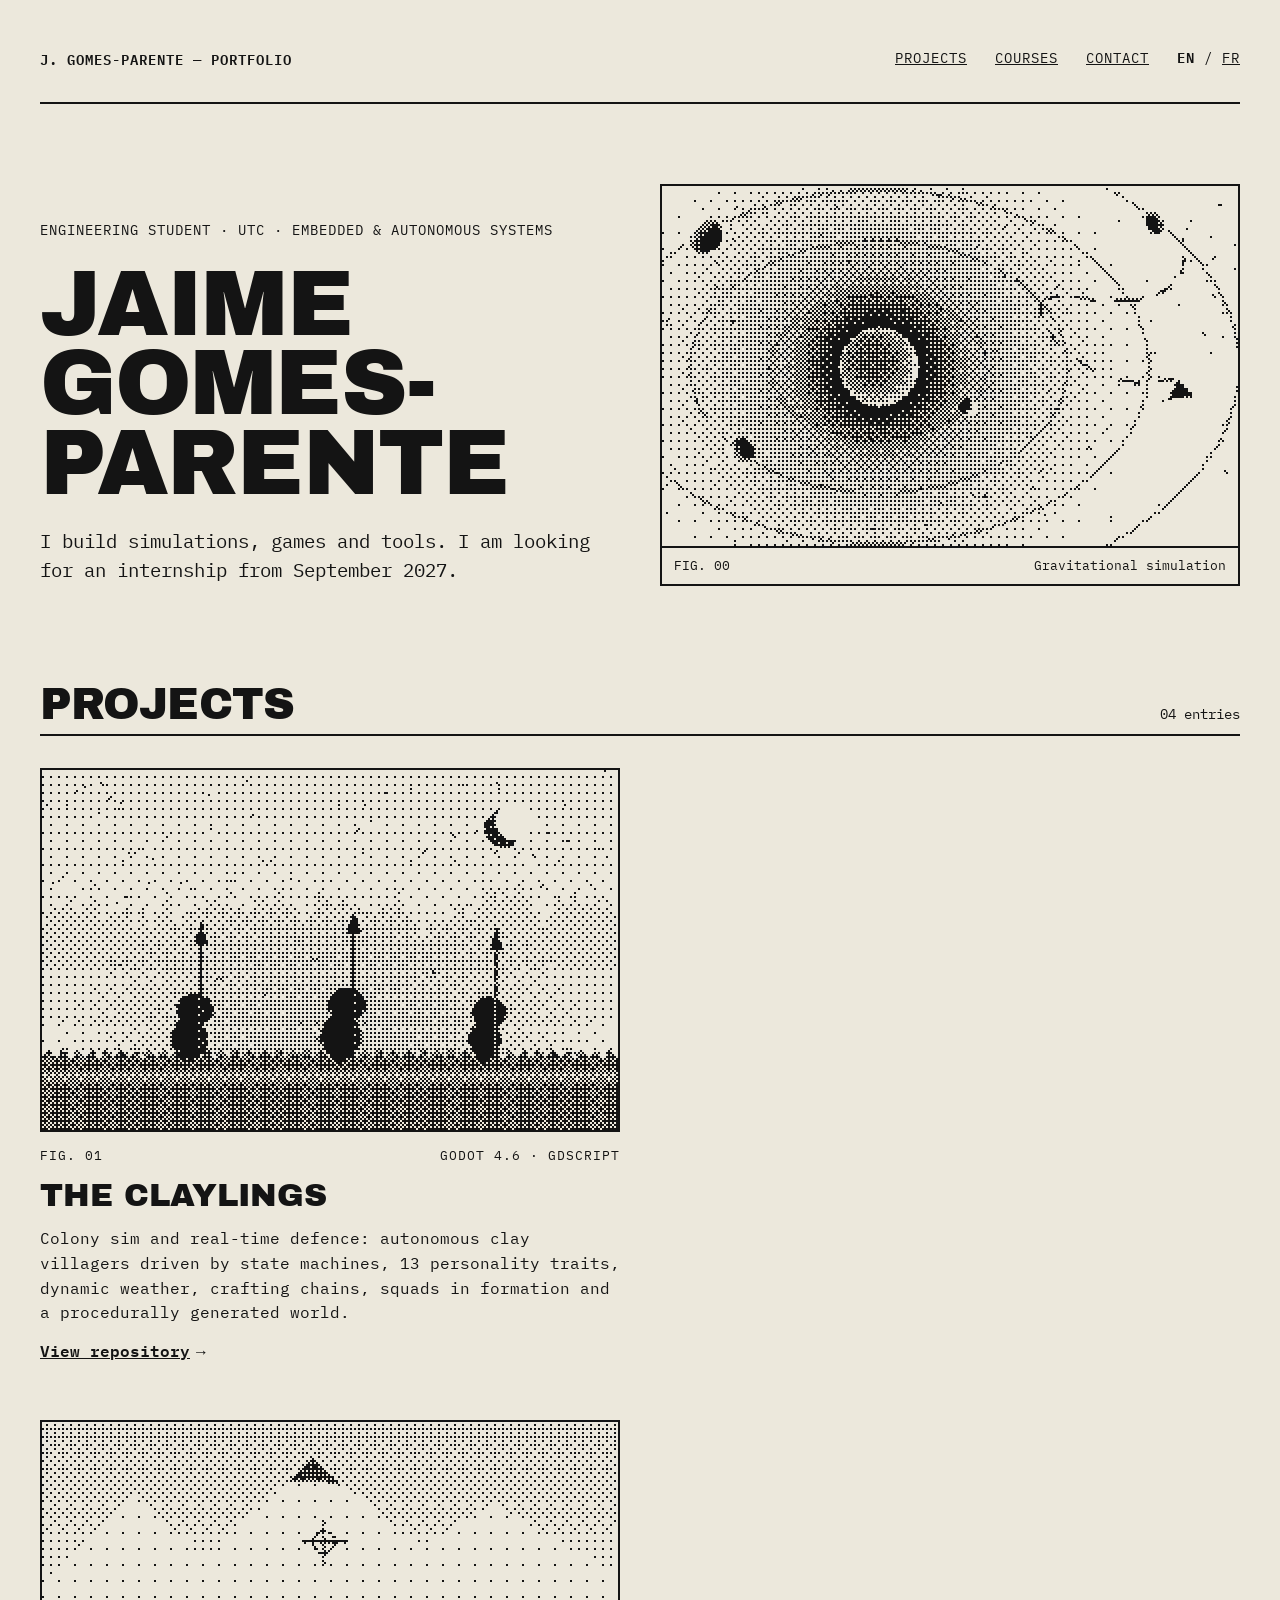
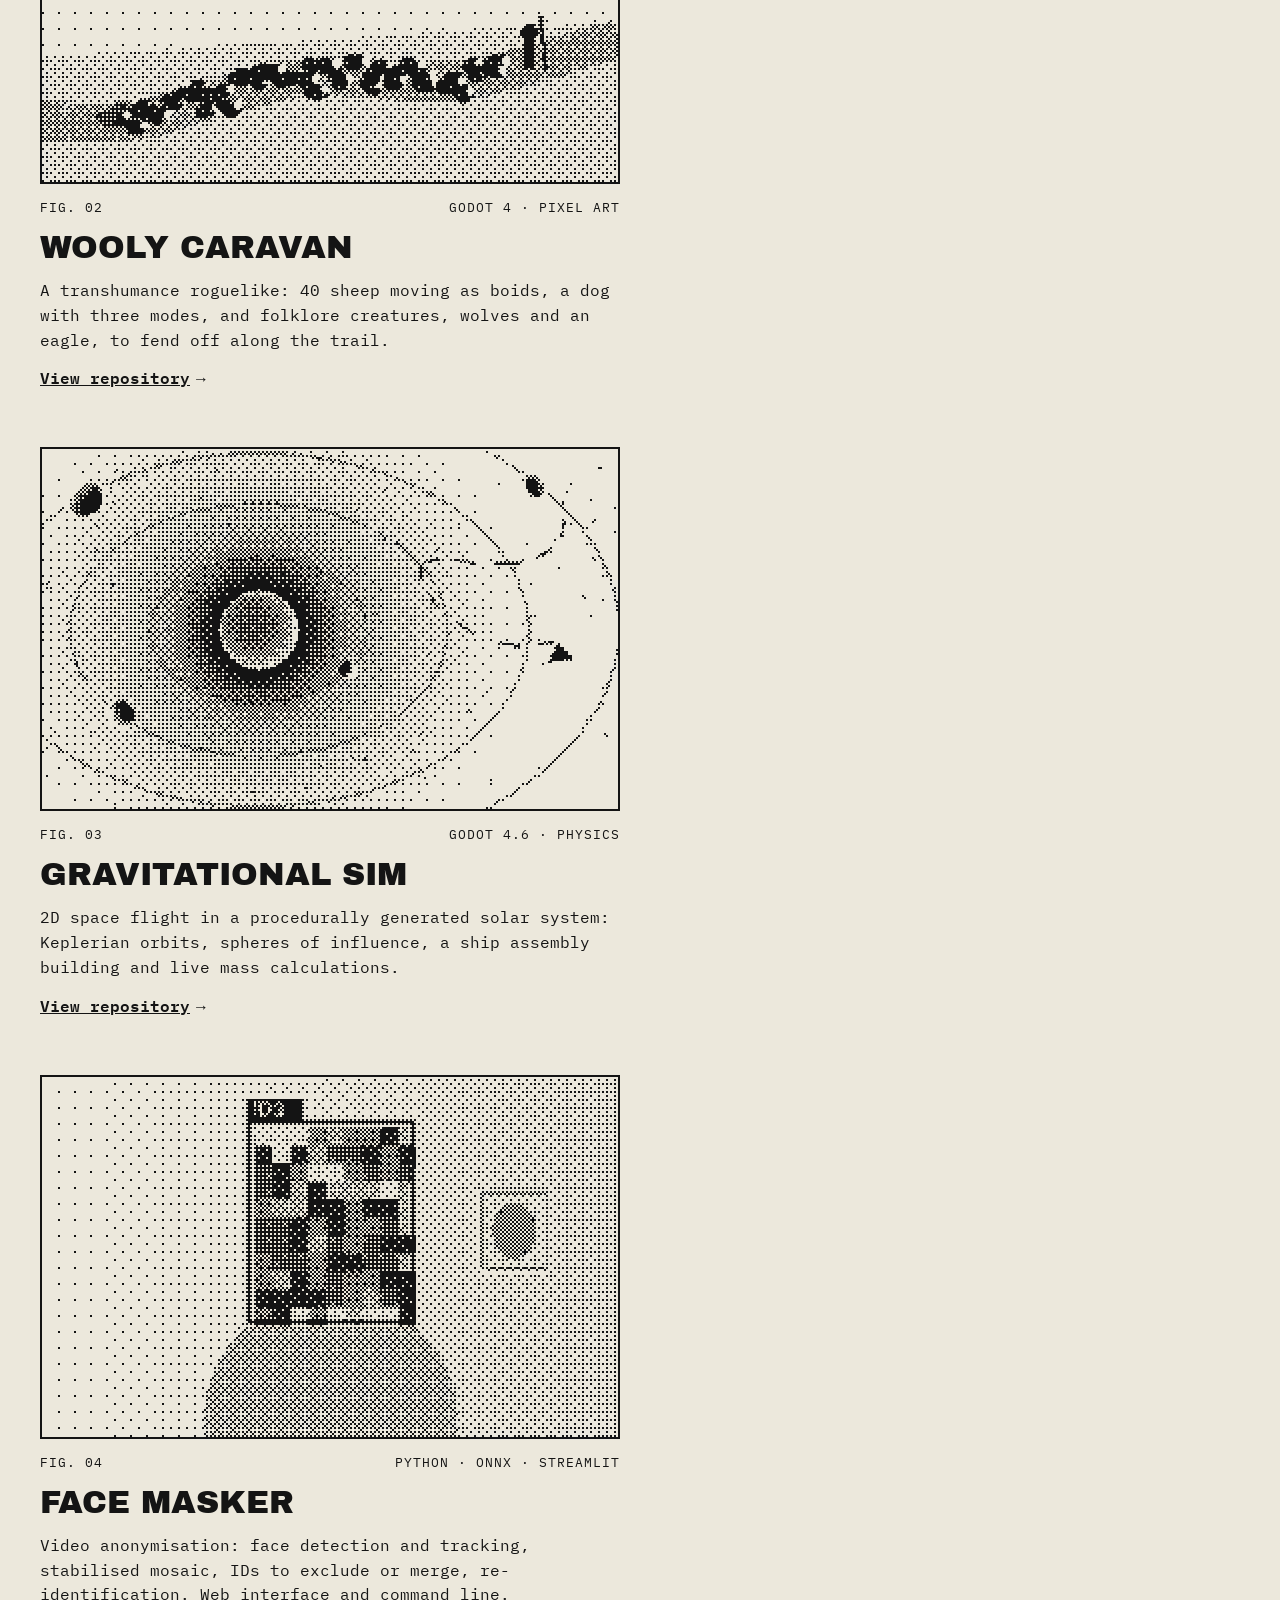
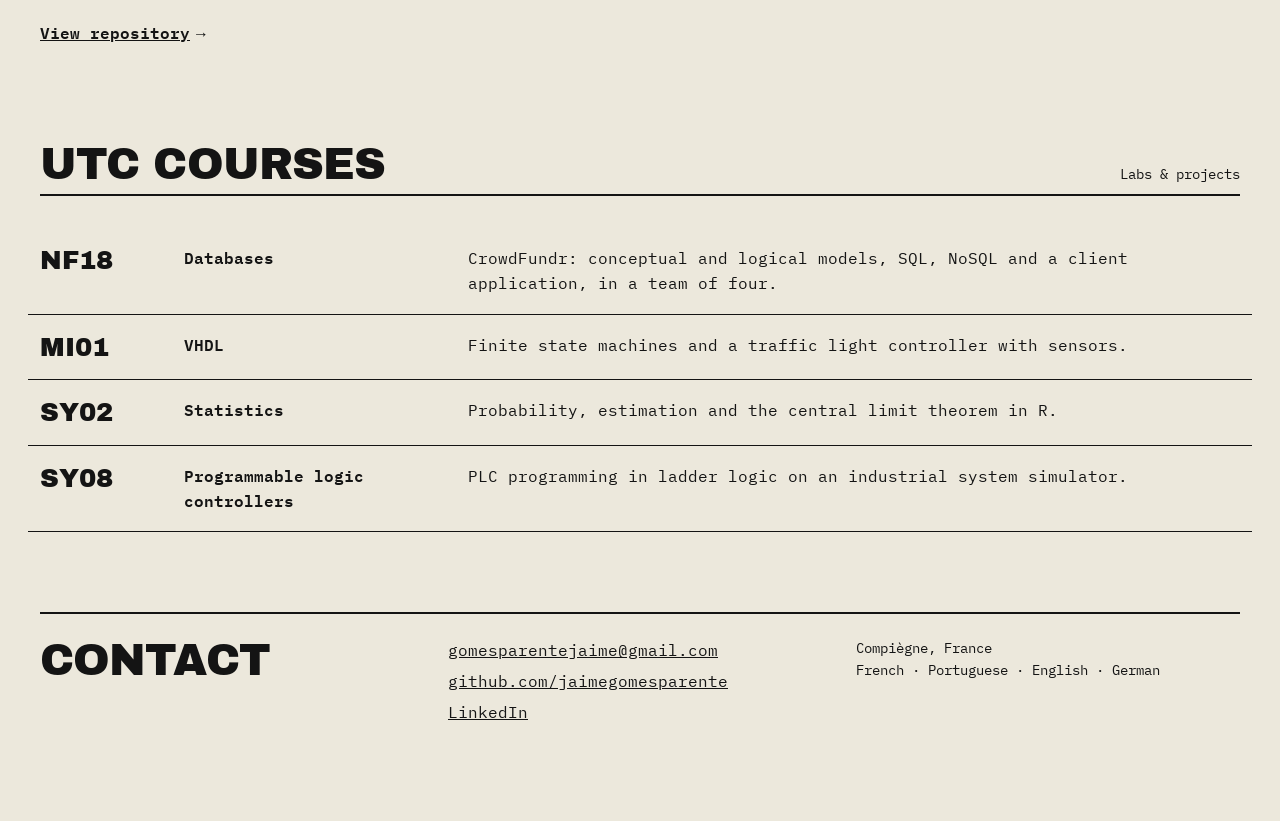
==== commit 0a0fbb04: "CSS versionné pour éviter le cache" ====
--- a/index.html
+++ b/index.html
@@ -17,7 +17,7 @@
 <meta name="color-scheme" content="light dark">
 <link rel="icon" href="favicon.svg" type="image/svg+xml">
 <link rel="preload" href="fonts/archivo-black.woff2" as="font" type="font/woff2" crossorigin>
-<link rel="stylesheet" href="style.css">
+<link rel="stylesheet" href="style.css?v=60300e59">
 </head>
 <body>
 <a class="skip" href="#projects">Skip to projects</a>
--- a/style.css
+++ b/style.css
@@ -176,7 +176,8 @@
 .card h3 { margin: 0; font: 400 32px/1 var(--display); text-transform: uppercase; }
 .card p { margin: 0; }
 .card .more { font-weight: 600; text-decoration: underline; }
-.card a:hover .px { filter: var(--img-filter) contrast(1.4); }
+.card a:hover { color: var(--ink); }
+.card a:hover h3 { color: var(--accent); }
 
 /* ---------- Courses ---------- */
 
@@ -219,3 +220,103 @@
 
 .lang { display: inline-block; padding: 10px 0; }
 .lang span[aria-current] { font-weight: 600; text-decoration: none; }
+
+/* ---------- Motion ----------
+   "Trame": an element appears through a 4×4 Bayer dither whose threshold drops
+   frame by frame, the same dither as the images. The 16 masks are tiny inline PNGs
+   (regenerate: see tools/trame.py). Everything below is skipped when the visitor
+   asks for reduced motion. */
+
+@keyframes trame {
+  0.0% { -webkit-mask-image: url([data-uri]); mask-image: url([data-uri]); }
+  6.25% { -webkit-mask-image: url([data-uri]); mask-image: url([data-uri]); }
+  12.5% { -webkit-mask-image: url([data-uri]); mask-image: url([data-uri]); }
+  18.75% { -webkit-mask-image: url([data-uri]); mask-image: url([data-uri]); }
+  25.0% { -webkit-mask-image: url([data-uri]); mask-image: url([data-uri]); }
+  31.25% { -webkit-mask-image: url([data-uri]); mask-image: url([data-uri]); }
+  37.5% { -webkit-mask-image: url([data-uri]); mask-image: url([data-uri]); }
+  43.75% { -webkit-mask-image: url([data-uri]); mask-image: url([data-uri]); }
+  50.0% { -webkit-mask-image: url([data-uri]); mask-image: url([data-uri]); }
+  56.25% { -webkit-mask-image: url([data-uri]); mask-image: url([data-uri]); }
+  62.5% { -webkit-mask-image: url([data-uri]); mask-image: url([data-uri]); }
+  68.75% { -webkit-mask-image: url([data-uri]); mask-image: url([data-uri]); }
+  75.0% { -webkit-mask-image: url([data-uri]); mask-image: url([data-uri]); }
+  81.25% { -webkit-mask-image: url([data-uri]); mask-image: url([data-uri]); }
+  87.5% { -webkit-mask-image: url([data-uri]); mask-image: url([data-uri]); }
+  93.75% { -webkit-mask-image: url([data-uri]); mask-image: url([data-uri]); }
+  100% { -webkit-mask-image: none; mask-image: none; }
+}
+@keyframes rule { from { transform: scaleX(0); } to { transform: scaleX(1); } }
+
+.section-head, .top { border-bottom: 0; position: relative; }
+.section-head::after, .top::after {
+  content: "";
+  position: absolute;
+  left: 0; right: 0; bottom: 0;
+  height: 2px;
+  background: var(--ink);
+  transform-origin: left;
+}
+
+@media (prefers-reduced-motion: no-preference) {
+  .trame, h1, .lede, .kicker, .hero .plate {
+    -webkit-mask-size: 8px 8px; mask-size: 8px 8px;
+  }
+  /* on load: the header rule draws, then the hero comes through the dither */
+  .top::after { animation: rule 700ms cubic-bezier(.2, .7, .2, 1) both; }
+  .kicker { animation: trame 500ms linear both; }
+  h1 { animation: trame 700ms linear 120ms both; }
+  .lede { animation: trame 500ms linear 320ms both; }
+  .hero .plate { animation: trame 800ms linear 420ms both; }
+
+  /* on scroll: sections come through the dither as they enter the screen */
+  @supports (animation-timeline: view()) {
+    .section-head > *, .card, .courses li, .contact > * {
+      -webkit-mask-size: 8px 8px; mask-size: 8px 8px;
+      animation: trame linear both;
+      animation-timeline: view();
+      animation-range: entry 5% entry 90%;
+    }
+    .section-head::after {
+      animation: rule linear both;
+      animation-timeline: view();
+      animation-range: entry 0% cover 35%;
+    }
+  }
+
+  /* course rows: on hover the row turns to ink through the dither */
+  .courses a::before {
+    content: "";
+    position: absolute;
+    inset: 0;
+    z-index: -1;
+    background: var(--ink);
+    -webkit-mask-size: 8px 8px; mask-size: 8px 8px;
+    opacity: 0;
+  }
+  .courses a:hover::before, .courses a:focus-visible::before {
+    opacity: 1;
+    animation: trame 220ms linear both;
+  }
+  .courses a:hover, .courses a:focus-visible { color: var(--paper); transition: color 0s 110ms; }
+
+  /* project cards: a hard, offset dithered shadow, like a misregistered print */
+  .card .plate { position: relative; transition: transform 180ms cubic-bezier(.2, .7, .2, 1); }
+  .card .plate::after {
+    content: "";
+    position: absolute;
+    inset: -2px;
+    z-index: -1;
+    background: repeating-conic-gradient(var(--ink) 0 25%, transparent 0 50%) 0 0 / 4px 4px;
+    transition: transform 180ms cubic-bezier(.2, .7, .2, 1);
+  }
+  .card a:hover .plate, .card a:focus-visible .plate { transform: translate(-4px, -4px); }
+  .card a:hover .plate::after, .card a:focus-visible .plate::after { transform: translate(10px, 10px); }
+  .card .more::after { content: "→"; display: inline-block; margin-left: 6px; transition: transform 180ms ease; }
+  .card a:hover .more::after, .card a:focus-visible .more::after { transform: translateX(6px); }
+}
+
+/* course rows need a positioning context and some side room for the ink fill */
+.courses a { position: relative; isolation: isolate; padding-inline: 12px; margin-inline: -12px; }
+.plate { background: var(--paper); }
+.card a { isolation: isolate; }
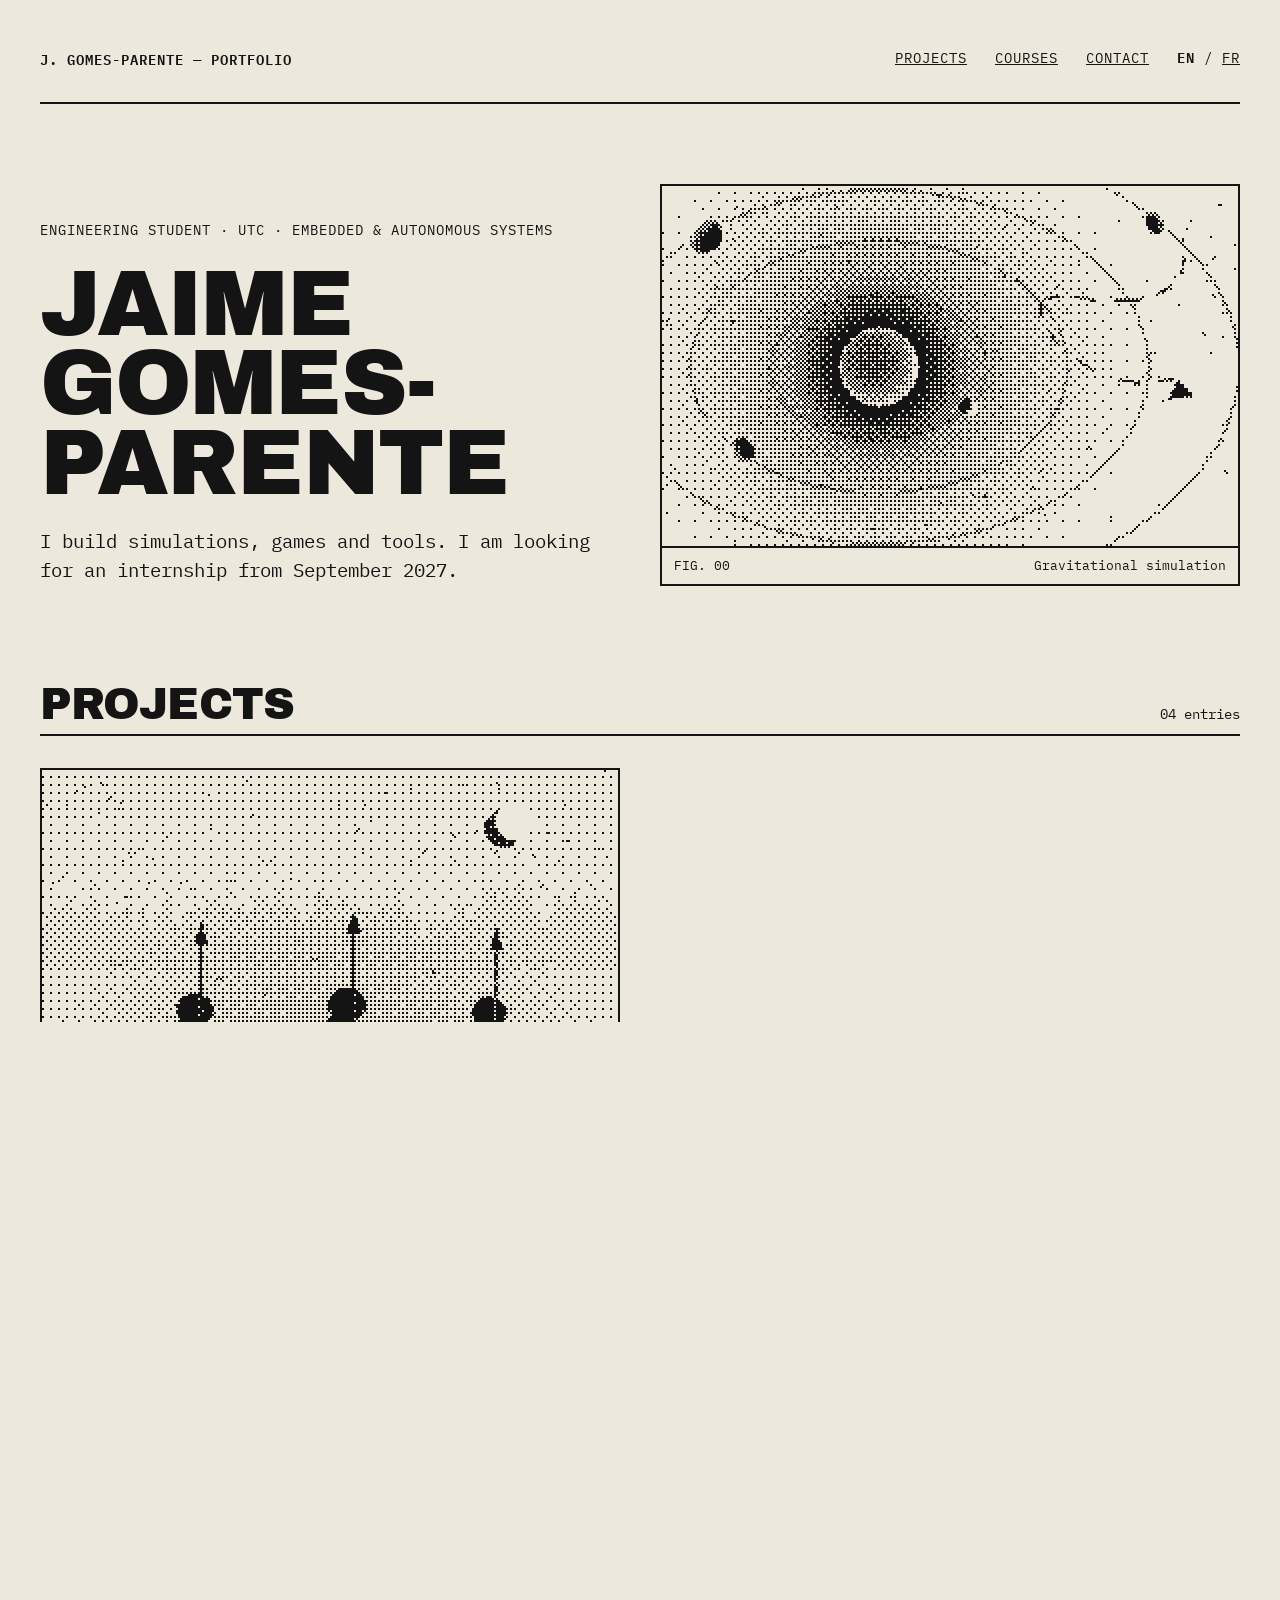
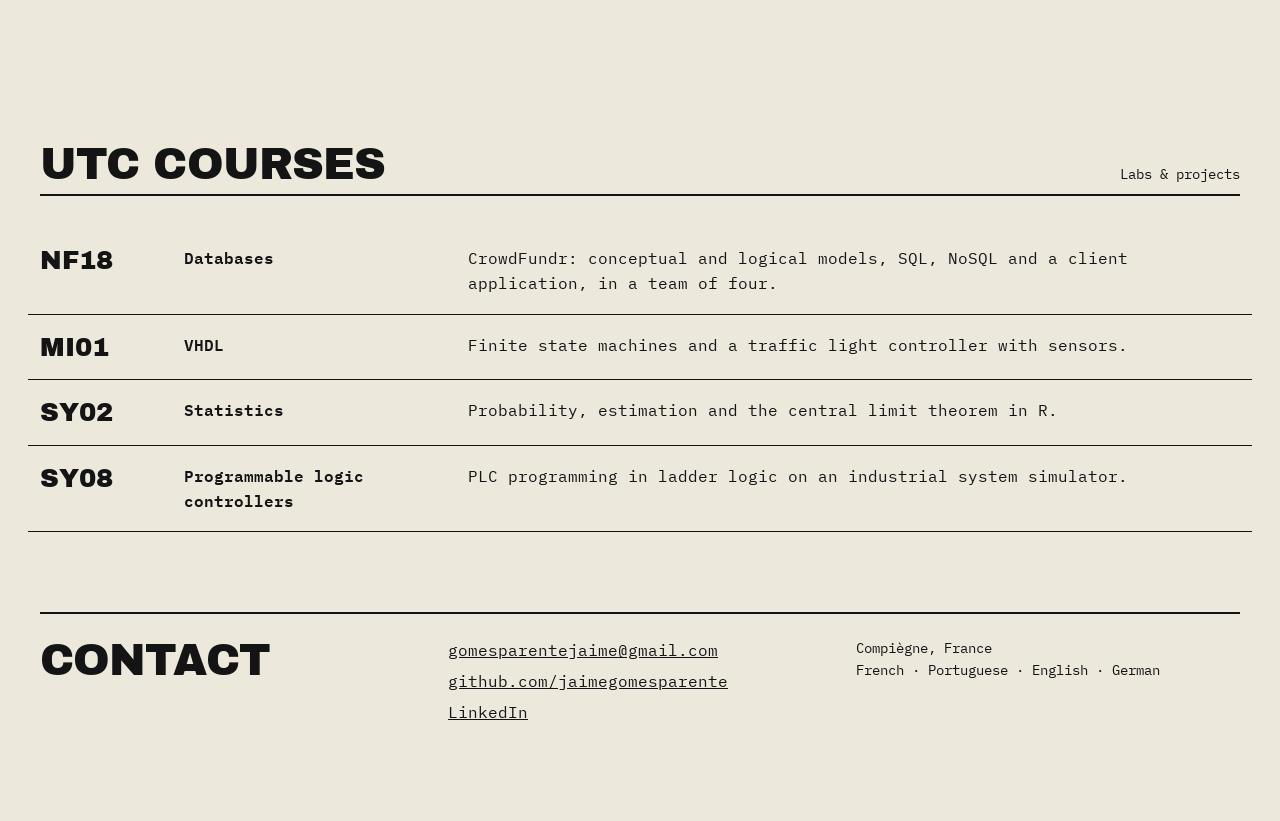
==== commit 76033899: "Animations plus lentes" ====
--- a/index.html
+++ b/index.html
@@ -17,7 +17,7 @@
 <meta name="color-scheme" content="light dark">
 <link rel="icon" href="favicon.svg" type="image/svg+xml">
 <link rel="preload" href="fonts/archivo-black.woff2" as="font" type="font/woff2" crossorigin>
-<link rel="stylesheet" href="style.css?v=60300e59">
+<link rel="stylesheet" href="style.css?v=e6c9b654">
 </head>
 <body>
 <a class="skip" href="#projects">Skip to projects</a>
--- a/style.css
+++ b/style.css
@@ -263,11 +263,11 @@
     -webkit-mask-size: 8px 8px; mask-size: 8px 8px;
   }
   /* on load: the header rule draws, then the hero comes through the dither */
-  .top::after { animation: rule 700ms cubic-bezier(.2, .7, .2, 1) both; }
-  .kicker { animation: trame 500ms linear both; }
-  h1 { animation: trame 700ms linear 120ms both; }
-  .lede { animation: trame 500ms linear 320ms both; }
-  .hero .plate { animation: trame 800ms linear 420ms both; }
+  .top::after { animation: rule 1400ms cubic-bezier(.2, .7, .2, 1) both; }
+  .kicker { animation: trame 1200ms linear 200ms both; }
+  h1 { animation: trame 1800ms linear 500ms both; }
+  .lede { animation: trame 1200ms linear 1300ms both; }
+  .hero .plate { animation: trame 2000ms linear 900ms both; }
 
   /* on scroll: sections come through the dither as they enter the screen */
   @supports (animation-timeline: view()) {
@@ -275,12 +275,12 @@
       -webkit-mask-size: 8px 8px; mask-size: 8px 8px;
       animation: trame linear both;
       animation-timeline: view();
-      animation-range: entry 5% entry 90%;
+      animation-range: entry 0% cover 40%;
     }
     .section-head::after {
       animation: rule linear both;
       animation-timeline: view();
-      animation-range: entry 0% cover 35%;
+      animation-range: entry 0% cover 50%;
     }
   }
 
@@ -296,23 +296,23 @@
   }
   .courses a:hover::before, .courses a:focus-visible::before {
     opacity: 1;
-    animation: trame 220ms linear both;
-  }
-  .courses a:hover, .courses a:focus-visible { color: var(--paper); transition: color 0s 110ms; }
+    animation: trame 480ms linear both;
+  }
+  .courses a:hover, .courses a:focus-visible { color: var(--paper); transition: color 0s 240ms; }
 
   /* project cards: a hard, offset dithered shadow, like a misregistered print */
-  .card .plate { position: relative; transition: transform 180ms cubic-bezier(.2, .7, .2, 1); }
+  .card .plate { position: relative; transition: transform 320ms cubic-bezier(.2, .7, .2, 1); }
   .card .plate::after {
     content: "";
     position: absolute;
     inset: -2px;
     z-index: -1;
     background: repeating-conic-gradient(var(--ink) 0 25%, transparent 0 50%) 0 0 / 4px 4px;
-    transition: transform 180ms cubic-bezier(.2, .7, .2, 1);
+    transition: transform 320ms cubic-bezier(.2, .7, .2, 1);
   }
   .card a:hover .plate, .card a:focus-visible .plate { transform: translate(-4px, -4px); }
   .card a:hover .plate::after, .card a:focus-visible .plate::after { transform: translate(10px, 10px); }
-  .card .more::after { content: "→"; display: inline-block; margin-left: 6px; transition: transform 180ms ease; }
+  .card .more::after { content: "→"; display: inline-block; margin-left: 6px; transition: transform 320ms ease; }
   .card a:hover .more::after, .card a:focus-visible .more::after { transform: translateX(6px); }
 }
 
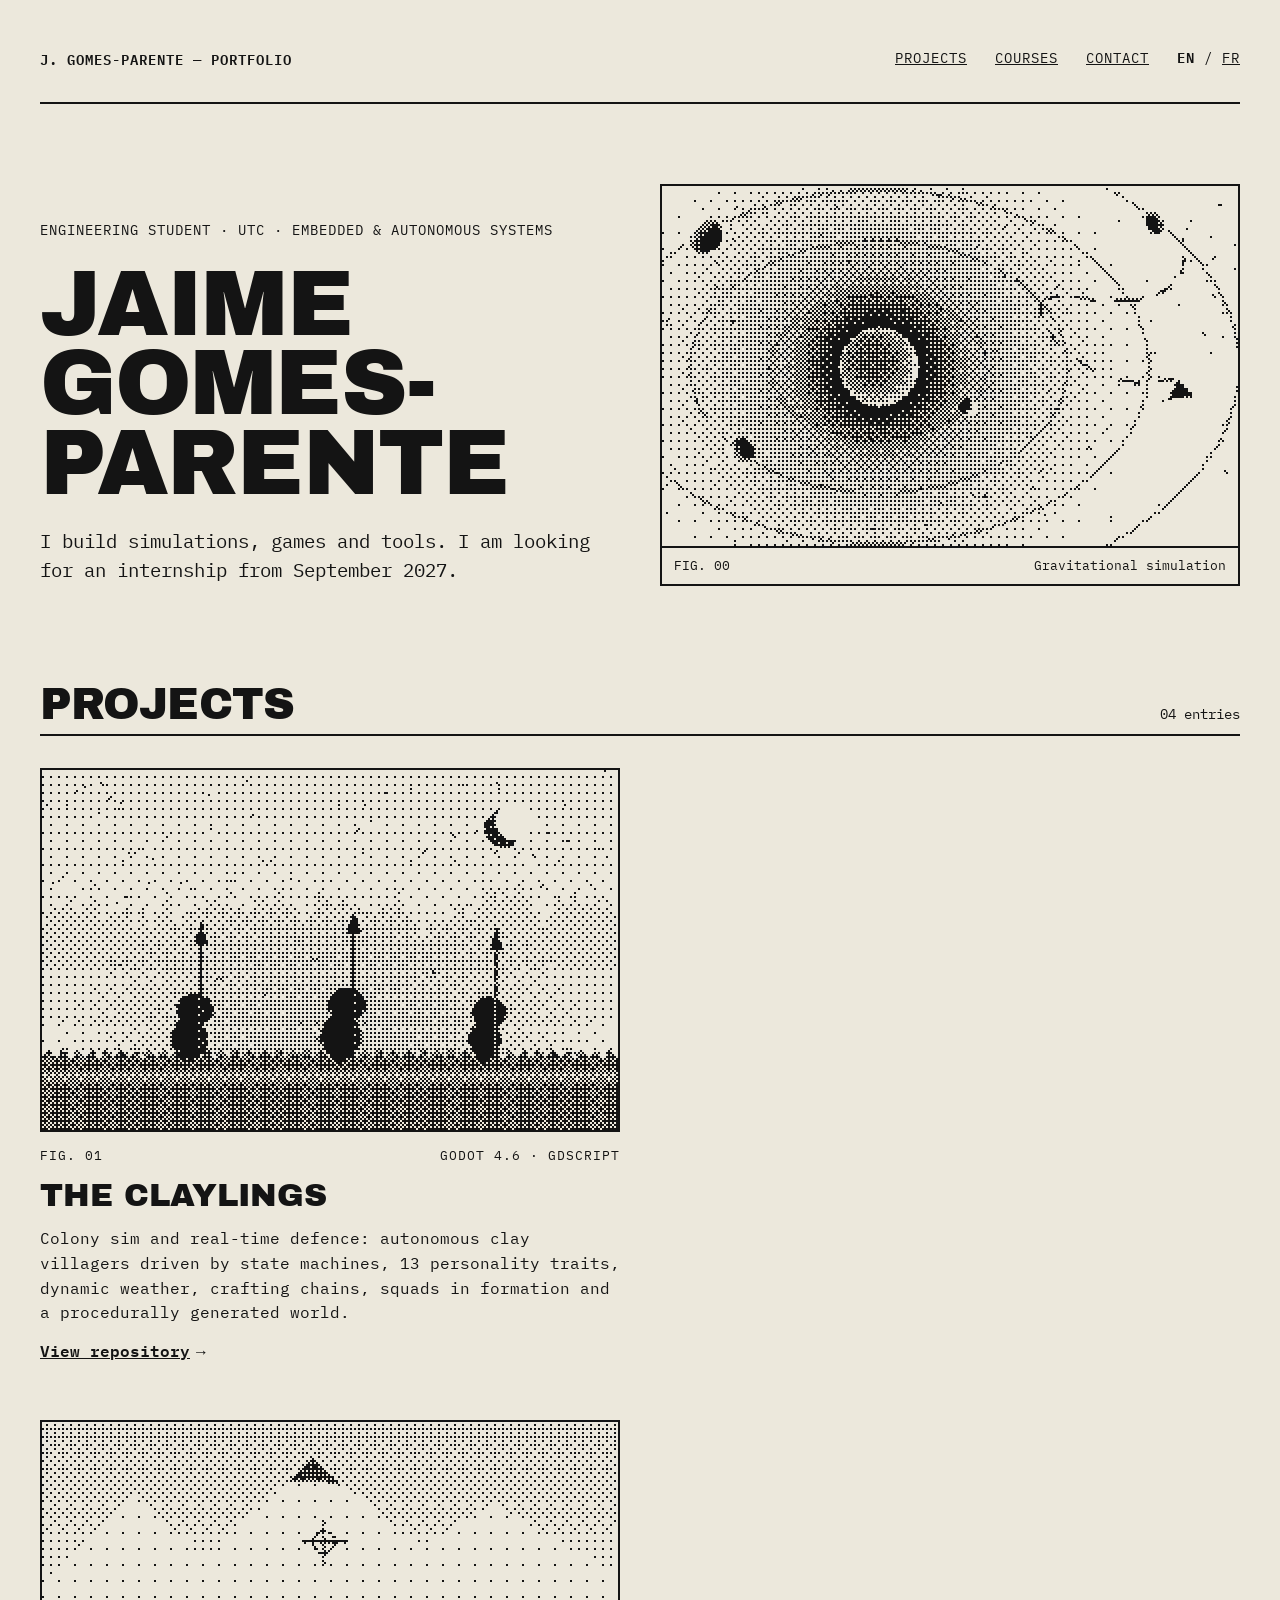
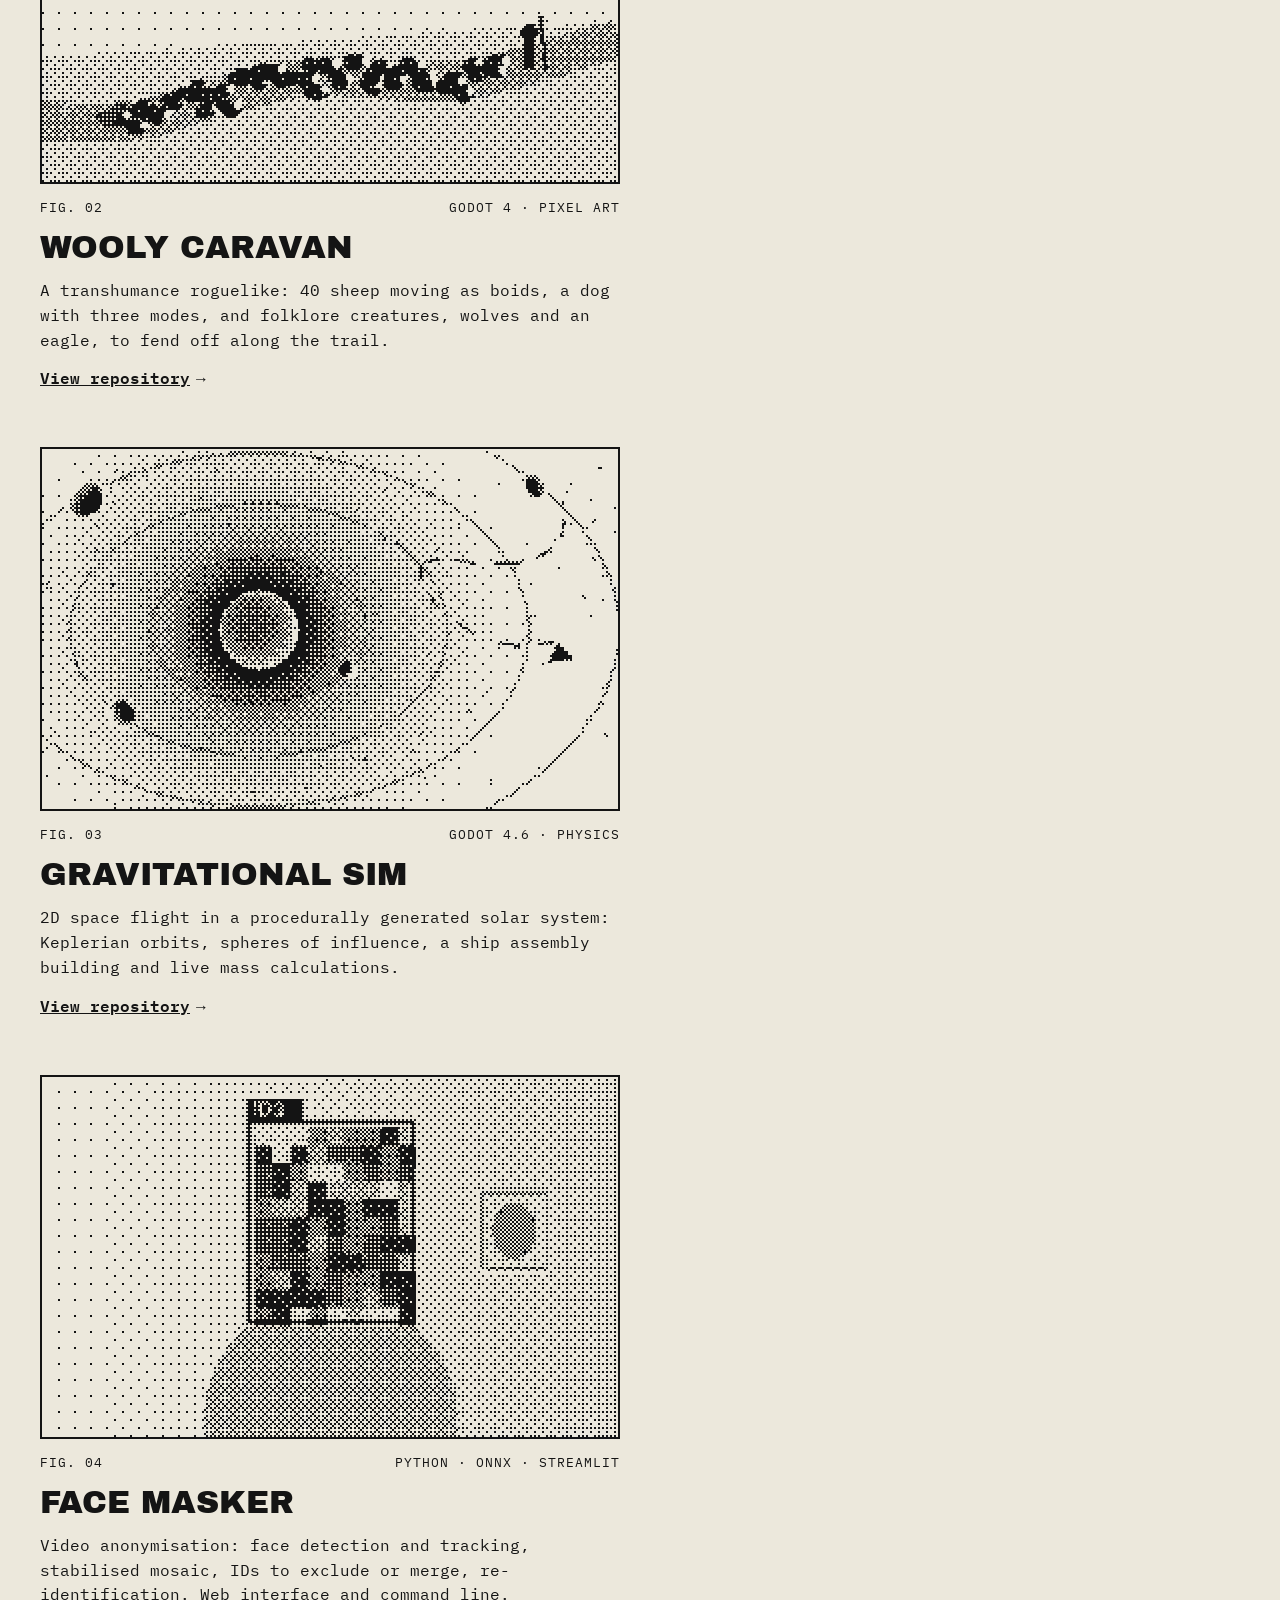
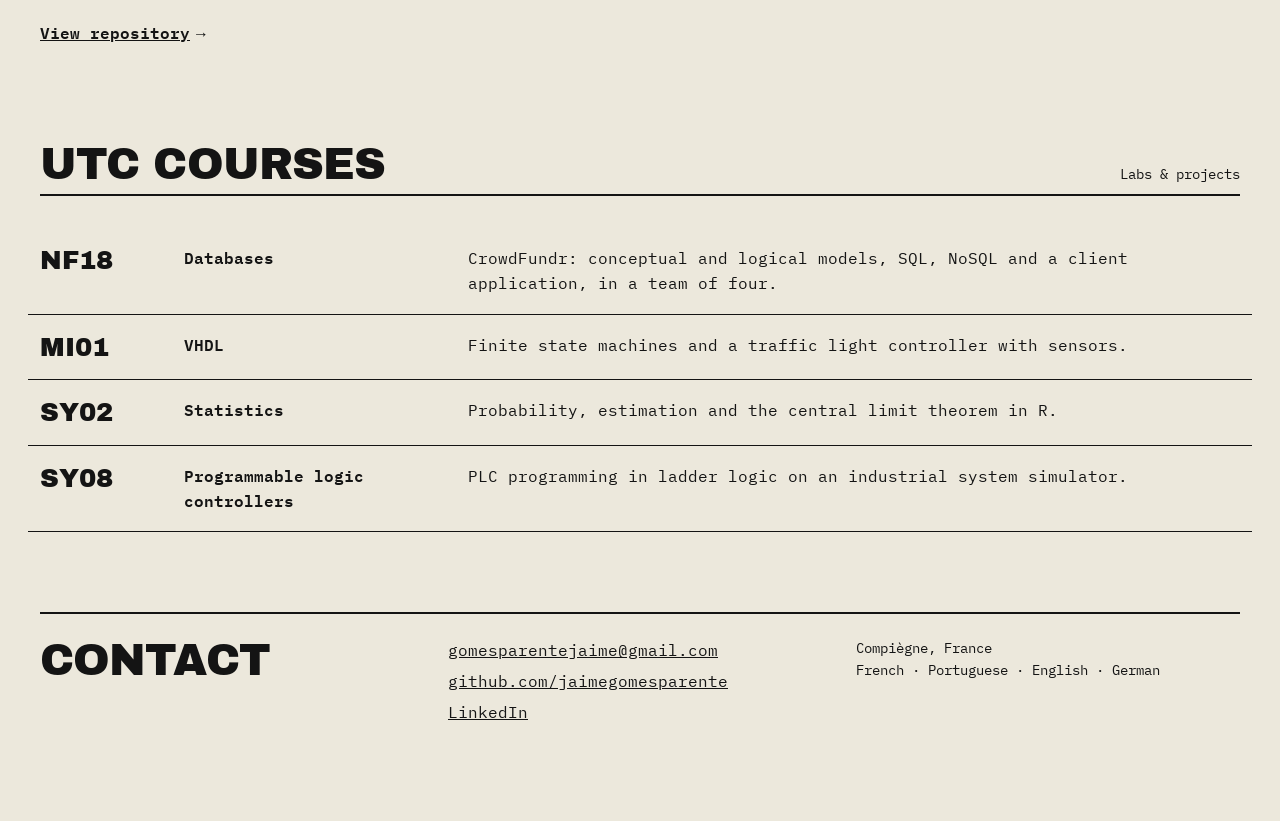
==== commit d7f01e62: "Les dernières sections finissent leur apparition en bas de page" ====
--- a/index.html
+++ b/index.html
@@ -17,7 +17,7 @@
 <meta name="color-scheme" content="light dark">
 <link rel="icon" href="favicon.svg" type="image/svg+xml">
 <link rel="preload" href="fonts/archivo-black.woff2" as="font" type="font/woff2" crossorigin>
-<link rel="stylesheet" href="style.css?v=e6c9b654">
+<link rel="stylesheet" href="style.css?v=e3fd4328">
 </head>
 <body>
 <a class="skip" href="#projects">Skip to projects</a>
--- a/style.css
+++ b/style.css
@@ -277,10 +277,13 @@
       animation-timeline: view();
       animation-range: entry 0% cover 40%;
     }
+    /* the last blocks sit too close to the end of the page to scroll that far:
+       they finish as soon as they are fully on screen */
+    .courses li, .contact > * { animation-range: entry 0% entry 100%; }
     .section-head::after {
       animation: rule linear both;
       animation-timeline: view();
-      animation-range: entry 0% cover 50%;
+      animation-range: entry 0% cover 30%;
     }
   }
 
